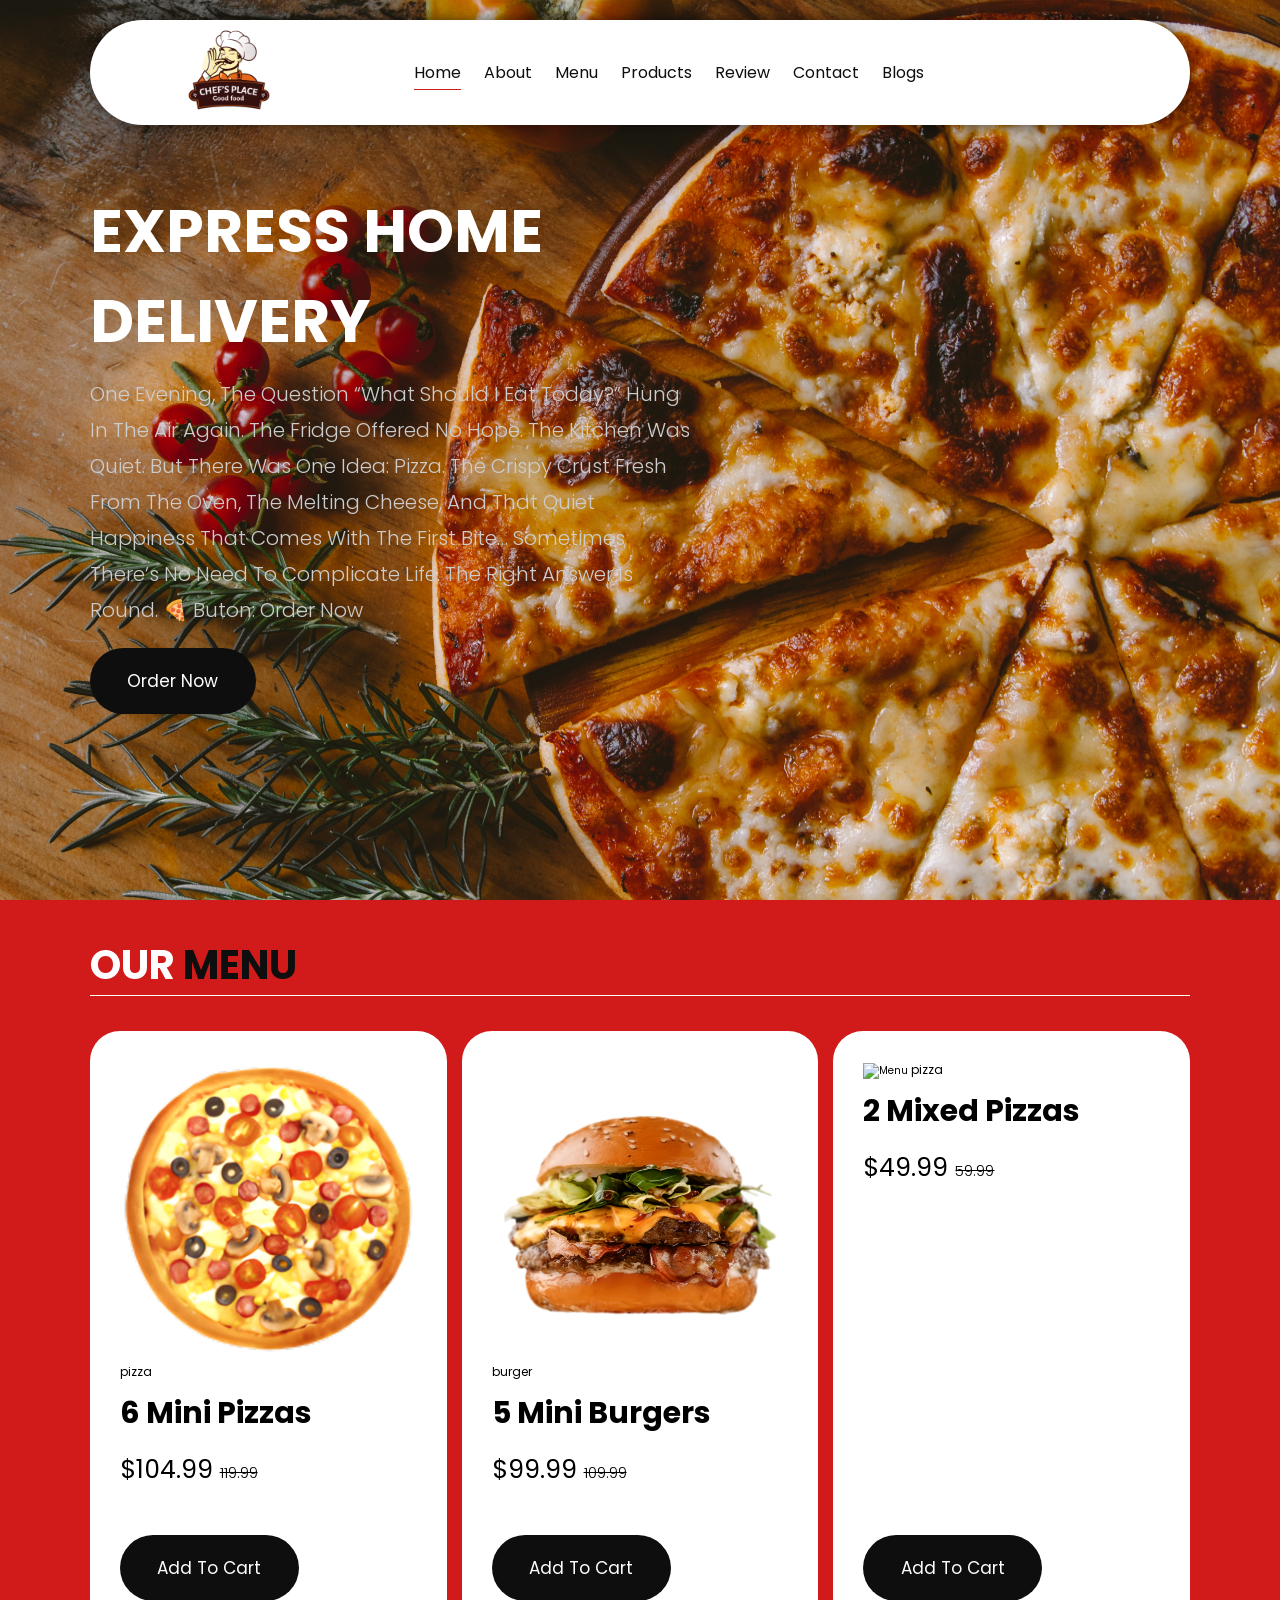
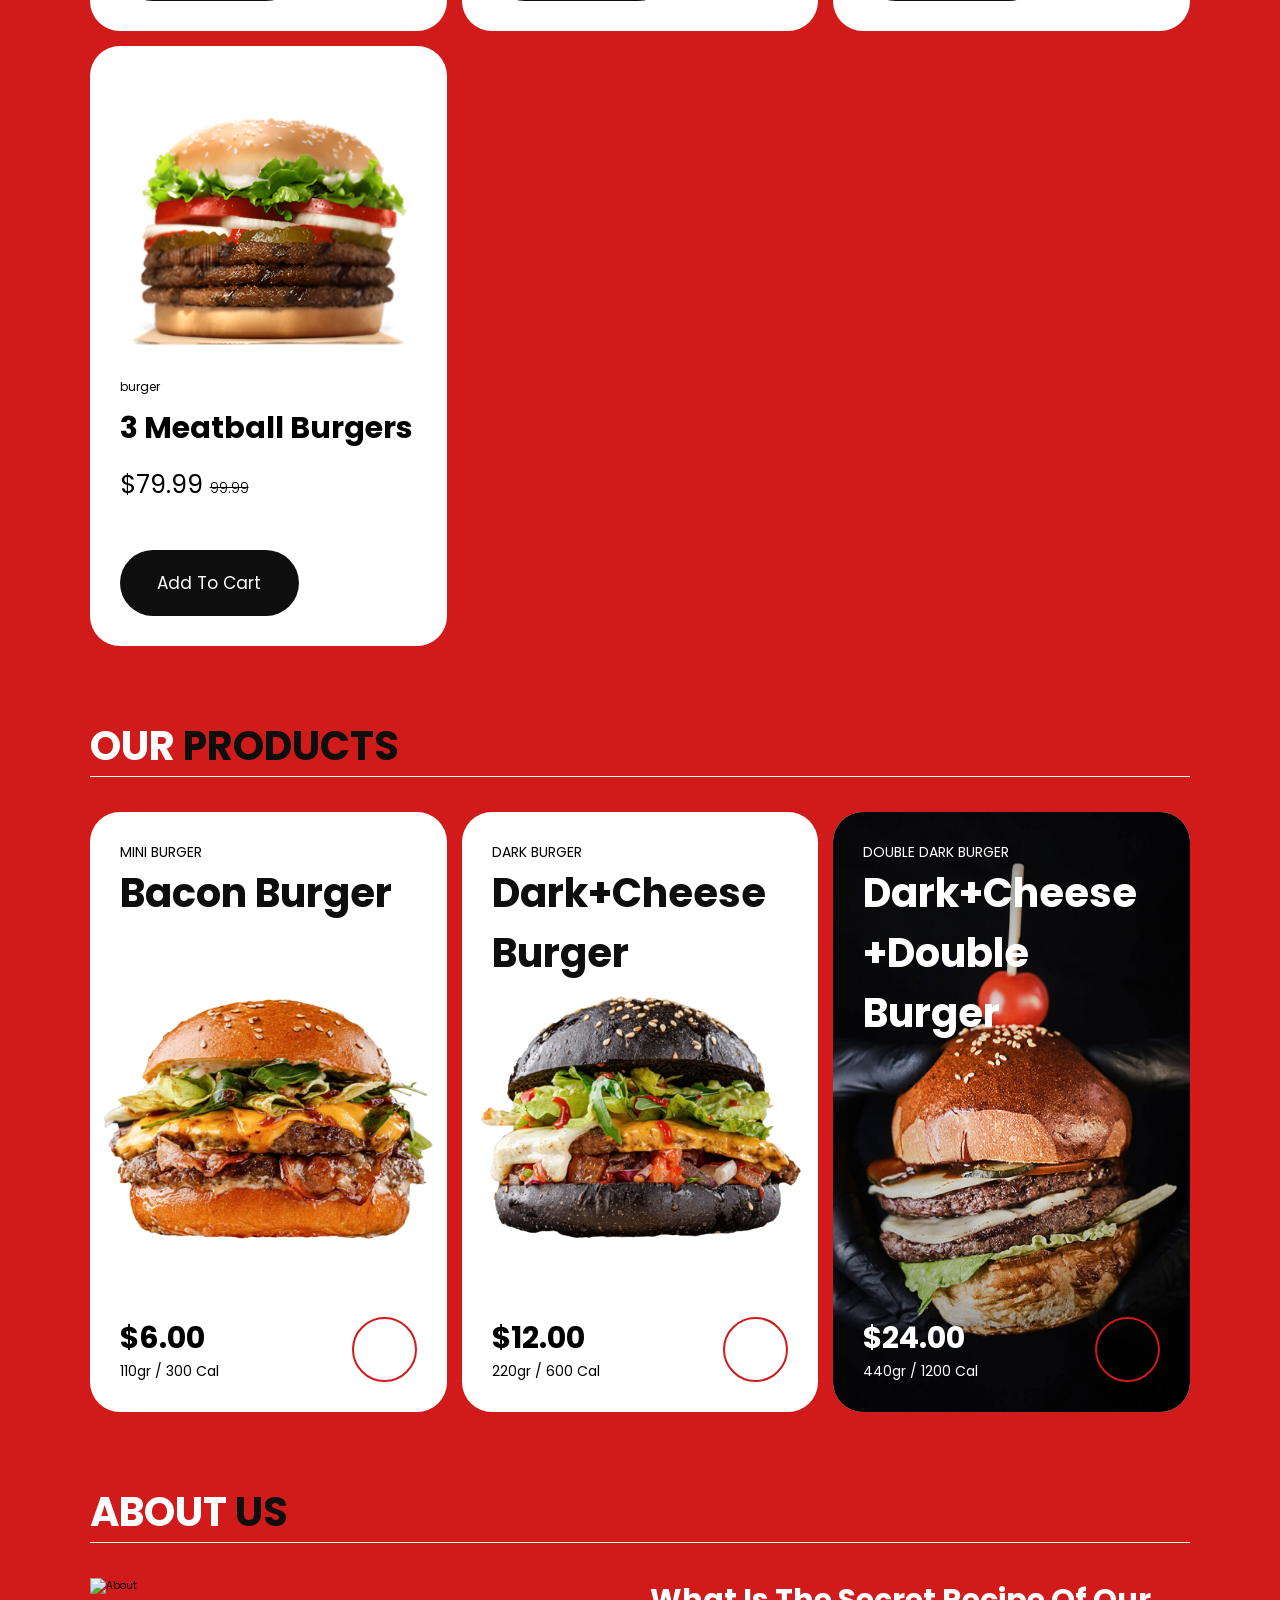
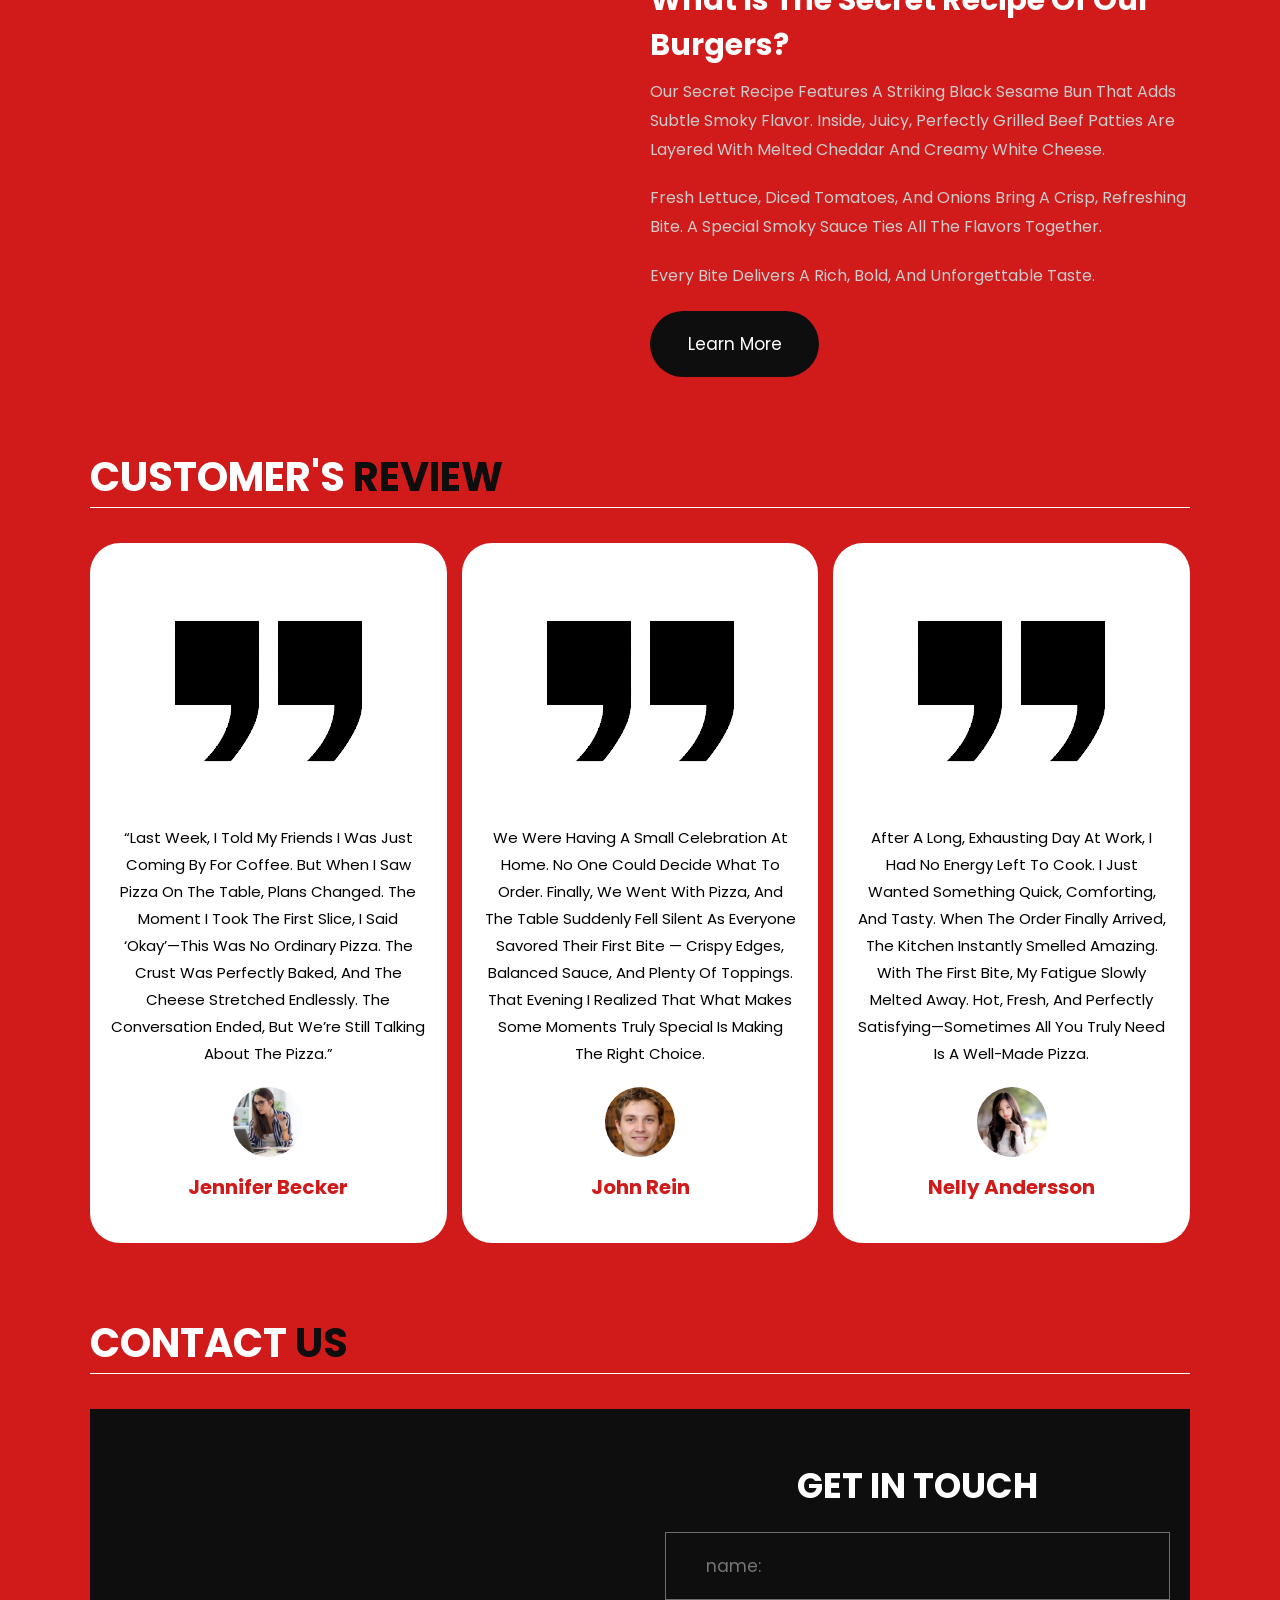
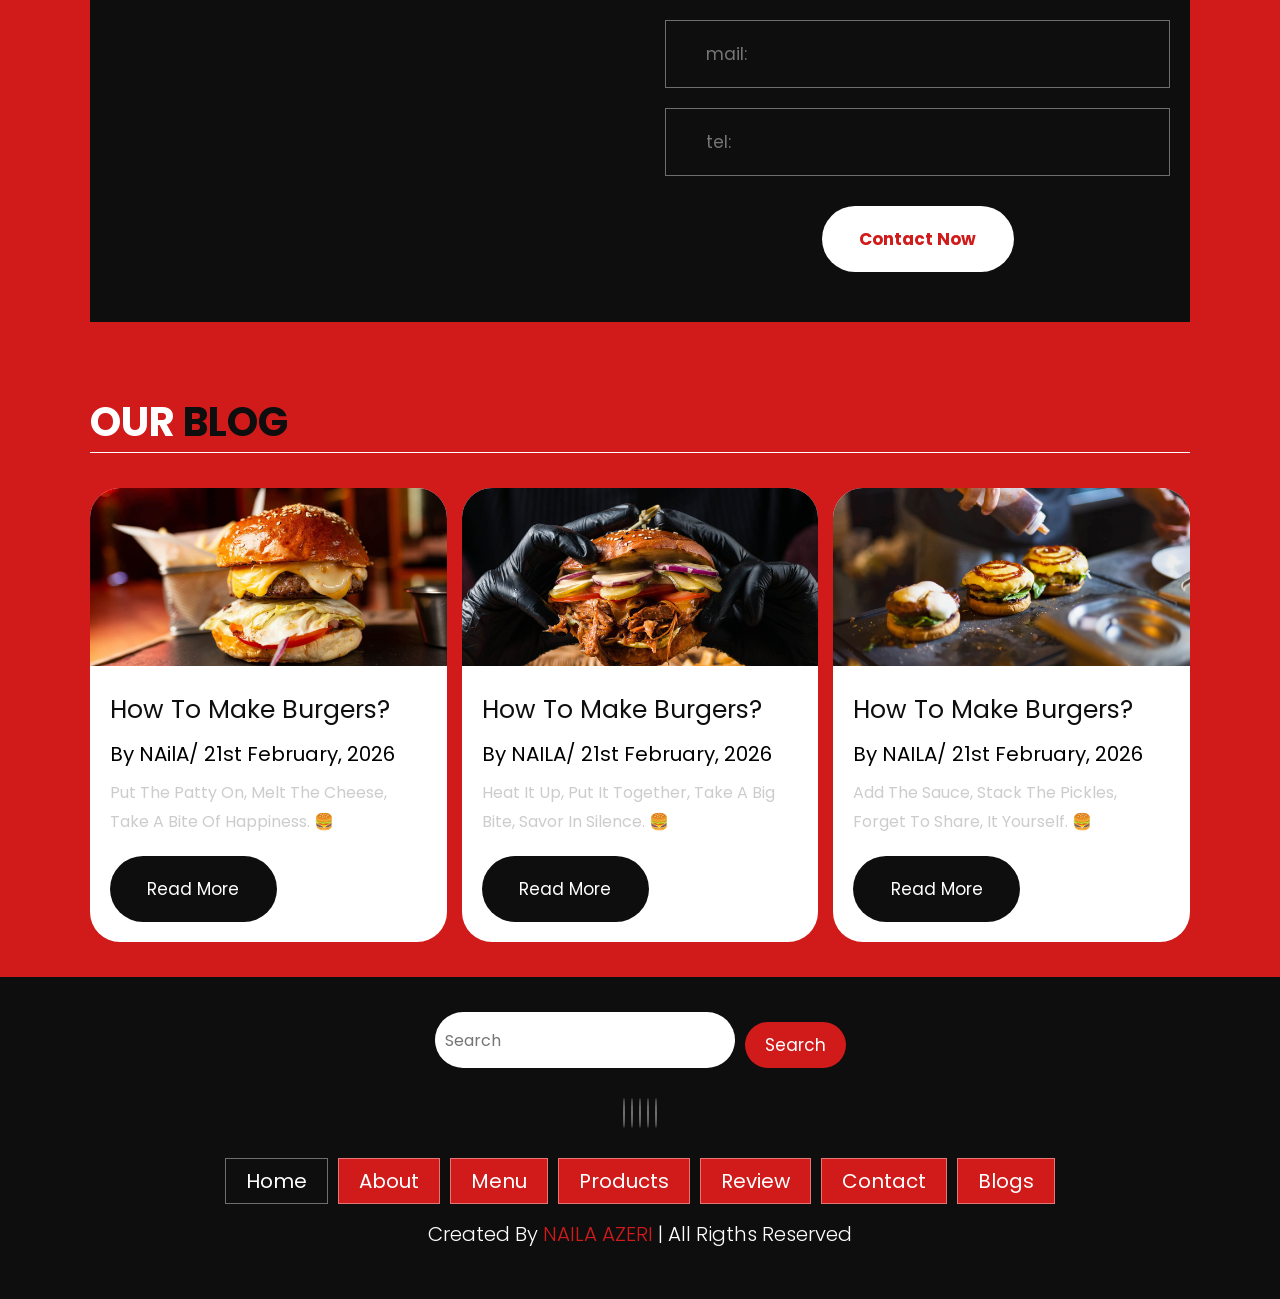
==== index.html @ 5fd45952 "Initial commit" ====
<!doctype html>
<html lang="en">
  <head>
    <meta charset="UTF-8" />
    <meta http-equiv="X-UA-Compatible" content="IE=edge" />
    <meta name="viewport" content="width=device-width, initial-scale=1.0" />
    <link
      rel="stylesheet"
     href="https://cdnjs.cloudflare.com/ajax/libs/font-awesome/7.0.1/css/all.min.css" 
     integrity="sha512-2SwdPD6INVrV/lHTZbO2nodKhrnDdJK9/kg2XD1r9uGqPo1cUbujc+IYdlYdEErWNu69gVcYgdxlmVmzTWnetw==" 
     crossorigin="anonymous" referrerpolicy="no-referrer" />
    <title>Hungry House Website</title>
    <link rel="stylesheet" href="styles/style.css" />
  </head>

  <body>
  <!--! header section start -->
     <header class="header">
      <a href="#" class="logo">
        <img src="imagine/logo.png" alt="logo" />
      </a>
      <nav class="navbar">
        <a href="index.html"class="active">Home</a>
        <a href="about.html">About</a>
        <a href="menu.html">Menu</a>
        <a href="products.html">Products</a>
        <a href="review.html">Review</a>
        <a href="#contact.html">Contact</a>
        <a href="blogs.html">Blogs</a>
      </nav>

      <div class="buttons">
        <button id="search-btn">
          <i class="fas fa-search"></i>
        </button>
        <button id="cart-btn">
          <i class="fas fa-shopping-cart"></i>
        </button>
        <button id="menu-btn">
          <i class="fas fa-bars"></i>
        </button>
      </div>

      <div class="search-form">
         <input
         type="text"
         class="search-input"
          id="search-box"
          placeholder="search here"/>
        <i class="fas fa-search"></i>
      </div>
        
      <div class="cart-items-container">
        <div class="cart-item">
          <i class="fas fa-times"></i>
          <img src="imagine/menu-1.png" alt="menu">
          <div class="content">
            <h3>cart item 01</h3>
            <div class="price">$15.99/-</div>
          </div>
        </div>
               <div class="cart-item">
          <i class="fas fa-times"></i>
          <img src="imagine/menu-2.png" alt="menu">
          <div class="content">
            <h3>cart item 02</h3>
            <div class="price">$15.99/-</div>
          </div>
        </div>
               <div class="cart-item">
          <i class="fas fa-times"></i>
          <img src="imagine/menu-3.png" alt="menu">
          <div class="content">
            <h3>cart item 03</h3>
            <div class="price">$15.99/-</div>
          </div>
        </div>
               <div class="cart-item">
          <i class="fas fa-times"></i>
          <img src="imagine/menu-4.png" alt="menu">
          <div class="content">
            <h3>cart item 04</h3>
            <div class="price">$15.99/-</div>
          </div>
        </div>
     
        <a href="#" class="btn">Checkout Now</a>
      </div>
    </header>
  <!--! header section end -->

  <!--! home section start -->
    <section class="home" id="home">
      <div class="content">
        <h3>EXPRESS HOME DELIVERY</h3>
        <p>        
One evening, the question “What should I eat today?” hung in the air again.
The fridge offered no hope. The kitchen was quiet. But there was one idea: Pizza.

The crispy crust fresh from the oven, the melting cheese, and that quiet happiness that comes with the first bite…
Sometimes there’s no need to complicate life. The right answer is round. 🍕
Buton:
Order Now

        </p>
        <a href="#" class="btn">Order Now</a>
      </div>
    </section>
 <!--! home section end -->

 <!--! menu section start -->
    <section class="menu" id="menu">
      <h1 class="heading">our <span>menu</span></h1>
      <div class="box-container">
        <div class="box">
          <div class="box-head">
            <img src="imagine/menu-1.png" alt="menu" />
            <span class="menu-category">PIZZA</span>
            <h3>6 Mini Pizzas</h3>
            <div class="price">$104.99 <span>119.99</span></div>
          </div>
          <div class="box-bottom">
            <a href="#" class="btn">add to cart</a>
          </div>
        </div>
        <div class="box">
          <div class="box-head">
            <img src="imagine/menu-2.png" alt="menu" />
            <span class="menu-category">BURGER</span>
            <h3>5 Mini Burgers</h3>
            <div class="price">$99.99 <span>109.99</span></div>
          </div>
          <div class="box-bottom">
            <a href="#" class="btn">add to cart</a>
          </div>
        </div>
        <div class="box">
          <div class="box-head">
            <img src="imagine/menu-3.png" alt="menu" />
            <span class="menu-category">PIZZA</span>
            <h3>2 Mixed Pizzas</h3>
            <div class="price">$49.99 <span>59.99</span></div>
          </div>
          <div class="box-bottom">
            <a href="#" class="btn">add to cart</a>
          </div>
        </div>
        <div class="box">
              <div class="box-head">
            <img src="imagine/menu-4.png" alt="menu" />
            <span class="menu-category">BURGER</span>
            <h3>3 Meatball Burgers</h3>
            <div class="price">$79.99 <span>99.99</span></div>
          </div>
          <div class="box-bottom">
            <a href="#" class="btn">add to cart</a>
          </div>
        </div>
      </div>
    </section>
  <!--! menu section end -->

  <!--! products section start -->
    <section class="products" id="products">
      <h1 class="heading">our <span>products</span></h1>
      <div class="box-container">
        <div class="box">
          <div class="box-head">
            <span class="title">MINI BURGER</span>
            <a href="#" class="name">Bacon Burger</a>
          </div>
          <div class="image">
            <img src="imagine/product-1.png" alt="" />
          </div>
          <div class="box-bottom">
            <div class="info">
              <b class="price">$6.00</b>
              <span class="amount">110gr / 300 cal</span>
            </div>
            <div class="product-btn">
              <a href="#">
                <i class="fas fa-plus"></i>
              </a>
            </div>
          </div>
           </div>
        <div class="box">
          <div class="box-head">
            <span class="title">DARK BURGER</span>
            <a href="#" class="name">Dark+Cheese Burger</a>
          </div>
          <div class="image">
            <img src="imagine/product-2.png" alt="" />
          </div>
          <div class="box-bottom">
            <div class="info">
              <b class="price">$12.00</b>
              <span class="amount">220gr / 600 cal</span>
            </div>
            <div class="product-btn">
              <a href="#">
                <i class="fas fa-plus"></i>
              </a>
            </div>
          </div>
        </div>
        <div class="box dark-bg">
          <div class="box-head">
            <span class="title">DOUBLE DARK BURGER</span>
            <a href="#" class="name">Dark+Cheese+Double Burger</a>
          </div>
          <div class="image">
            <img src="imagine/dark-product.jpg" alt="" />
          </div>
          <div class="box-bottom">
            <div class="info">
              <b class="price">$24.00</b>
              <span class="amount">440gr / 1200 cal</span>
            </div>
            <div class="product-btn">
              <a href="#">
                <i class="fas fa-plus"></i>
              </a>
            </div>
          </div>
        </div>
      </div>
       </section>
  <!--! products section end -->

  <!--! about section start -->
        <section class="about" id="about">
      <h1 class="heading">about <span>us</span></h1>
      <div class="row">
        <div class="image">
          <img src="imagine/about.jpg" alt="about" />
        </div>
        <div class="content">
          <h3>What Is The Secret Recipe Of Our Burgers?</h3>
          <p>
            Our secret recipe features a striking black sesame bun that adds subtle smoky flavor. 
            Inside, juicy, perfectly grilled beef patties are layered with melted cheddar and creamy white cheese.
          </p>
          <p>
           Fresh lettuce, diced tomatoes, and onions bring a crisp, refreshing bite. 
           A special smoky sauce ties all the flavors together.
          <p>
           Every bite delivers a rich, bold, and unforgettable taste.
          
          </p>
          <a href="#" class="btn">learn more</a>
        </div>
      </div>
    </section>
  <!--! about section end -->

  <!--! review section start -->
    <section class="review" id="review">
      <h1 class="heading">customer's <span>review</span></h1>
      <div class="box-container">
        <div class="box">
          <img src="imagine/quote.png" alt="quote" />
          <p>
           “Last week, I told my friends I was just coming by for coffee. But when I saw pizza on the table, plans changed.
            The moment I took the first slice, I said ‘okay’—this was no ordinary pizza.
            The crust was perfectly baked, and the cheese stretched endlessly. The conversation ended, but we’re still talking about the pizza.” 
          </p>
          <img src="imagine/avatar-1.png" alt="avatar" class="user" />
          <h3>Jennifer Becker</h3>
          <div class="stars">
            <i class="fas fa-star"></i>
            <i class="fas fa-star"></i>
            <i class="fas fa-star"></i>
            <i class="fas fa-star"></i>
            <i class="fas fa-star-half-alt"></i>
          </div>
        </div>
         <div class="box">
          <img src="imagine/quote.png" alt="quote" />
          <p>
          We were having a small celebration at home. No one could decide what to order. Finally, we went with pizza, and the table suddenly fell silent as everyone savored their first bite — crispy edges, balanced sauce, and plenty of toppings. 
          That evening I realized that what makes some moments truly special is making the right choice.</p>
          <img src="imagine/avatar-2.png" alt="avatar" class="user" />
          <h3> John Rein</h3>
          <div class="stars">
            <i class="fas fa-star"></i>
            <i class="fas fa-star"></i>
            <i class="fas fa-star"></i>
            <i class="fas fa-star"></i>
            <i class="fas fa-star-half-alt"></i>
          </div>
        </div>
        <div class="box">
          <img src="imagine/quote.png" alt="quote" />
          <p>
         After a long, exhausting day at work, I had no energy left to cook. I just wanted something quick, comforting, and tasty. When the order finally arrived, the kitchen instantly smelled amazing. With the first bite, my fatigue slowly melted away. 
         Hot, fresh, and perfectly satisfying—sometimes all you truly need is a well-made pizza.</p>
          <img src="imagine/avatar-3.png" alt="avatar" class="user" />
          <h3>Nelly Andersson</h3>
          <div class="stars">
            <i class="fas fa-star"></i>
            <i class="fas fa-star"></i>
            <i class="fas fa-star"></i>
            <i class="fas fa-star"></i>
            <i class="fas fa-star-half-alt"></i>
          </div>
        </div>
      </div>
    </section>
  <!--! review section end -->

  <!--! contact section start -->
    <section class="contact" id="contact">
      <h1 class="heading">contact <span>us</span></h1>
      <div class="row">
        <iframe
          class="map"
          src="https://www.google.com/maps/embed?pb=!1m18!1m12!1m3!1d12037.852315190928!2d28.974791958910938!3d41.
          03700129154024!2m3!1f0!2f0!3f0!3m2!1i1024!2i768!4f13.1!3m3!1m2!1s0x14cab7650656bd63%3A0x8ca058b28c20b6c3!2zVGFrc2ltIE1leWRhbsSxLCBLb2NhdGVwZSwgMzQ0MzUgQmV5b8SfbHUvxLBzdGFuYnVsLCBUw7xya2l5ZQ!5e0!3m2!1str!2s!4v1769819984124!5m2!1str!2s"
          loading="lazy"
          referrerpolicy="no-referrer-when-downgrade">
        </iframe>
          <form>
          <h3>get in touch</h3>
          <div class="inputBox">
            <i class="fas fa-user"></i>
            <input type="text" placeholder="name:" />
          </div>
          <div class="inputBox">
            <i class="fas fa-envelope"></i>
            <input type="email" placeholder="mail:" />
          </div>
          <div class="inputBox">
            <i class="fas fa-phone"></i>
            <input type="number" placeholder="tel:" />
          </div>
          <input type="submit" class="btn" value="contact now" />
        </form>
      </div>
    </section>
  <!--! contact section end -->

  <!--! blogs section start -->
    <section class="blogs" id="blogs">
      <h1 class="heading">our <span>blog</span></h1>
      <div class="box-container">
        <div class="box">
          <div class="image">
            <img src="imagine/blog-1.jpg" alt="blog" />
            <div class="content">
              <a href="#" class="title">how to make burgers?</a>
              <span>  By NAilA/ 21st February, 2026 </span>
              <p>Put the patty on, melt the cheese, take a bite of happiness. 🍔 </p>
              <a href="#" class="btn">read more</a>
            </div>
          </div>
        </div>
        <div class="box">
          <div class="image">
            <img src="imagine/blog-2.jpg" alt="blog" />
            <div class="content">
              <a href="#" class="title">how to make burgers?</a>
              <span>  By NAILA/ 21st February, 2026 </span>
              <p>Heat it up, put it together, take a big bite, savor in silence. 🍔</p>
              <a href="#" class="btn">read more</a>
            </div>
          </div>
        </div>
        <div class="box">
             <div class="image">
            <img src="imagine/blog-3.jpg" alt="blog" />
            <div class="content">
              <a href="#" class="title">how to make burgers?</a>
              <span>by NAILA/ 21st February, 2026</span>
              <p>Add the sauce, stack the pickles, forget to share, it yourself. 🍔</p>
              <a href="#" class="btn">read more</a>
            </div>
          </div>
        </div>
      </div>
    </section>
  <!--! blogs section end -->

 <!--! fotter section start -->
    <section class="footer">
      <div class="search">
        <input type="text" class="search-input" placeholder="Search" />
        <button class="btn btn-primary">search</button>
      </div>
      <div class="share">
        <a href="#" class="fab fa-facebook"></a>
        <a href="#" class="fab fa-twitter"></a>
        <a href="#" class="fab fa-instagram"></a>
        <a href="#" class="fab fa-linkedin"></a>
        <a href="#" class="fab fa-pinterest"></a>
      </div>

      <div class="links">
        <a href="#" class="active">Home</a>
        <a href="#">About</a>
        <a href="#">Menu</a>
        <a href="#">Products</a>
        <a href="#">Review</a>
        <a href="#">Contact</a>
        <a href="#">Blogs</a>
      </div>

      <div class="credit">
        created by <span> NAILA AZERI </span> | all rigths reserved
      </div>
    </section>
     <!--! fotter section end -->
<script src="js/script.js"></script>
  </body>
</html>
---- styles/style.css ----
@import url("https://fonts.googleapis.com/css2?family=Poppins:wght@100;300;400;500;600&display=swap");

:root {
  --main-color: #d11a1a;
  --black-color: #0e0e0e;
  --border: 0.1rem solid rgba(255, 255, 255, 0.4);
}
* {
  font-family: "Poppins", sans-serif;
  margin: 0;
  padding: 0;
  box-sizing: border-box;
  outline: none;
  border: none;
  text-decoration: none;
  text-transform: capitalize;
  transition: 0.2s ease;
}


/*! base html codes */
html {
  font-size: 62.5%;
  overflow-x: hidden;
  scroll-padding-top: 9rem;
  scroll-behavior: smooth;
}

html::-webkit-scrollbar {
  width: 0.8rem;
  background-color: white;
}

html::-webkit-scrollbar-track {
  background-color: transparent;
}
html::-webkit-scrollbar-thumb {
  border-radius: 3rem;
  background-color: var(--black-color);
}

body {
     background-color: var(--main-color); 
}
section {
  padding: 3.5rem 7%;
}

a {
  color: var(--black-color);
  text-decoration: none;
}

.btn {
  margin-top: 1rem;
  display: inline-block;
  padding: 2rem 3.75rem;
  border-radius: 30rem;
  font-size: 1.7rem;
  color: #fff;
  background-color: var(--black-color);
  cursor: pointer;
}
.btn:hover {
  opacity: 0.9;
}
.heading {
  color: #fff;
  text-transform: uppercase;
  font-size: 4rem;
  margin-bottom: 3.5rem;
  border-bottom: 0.1rem solid #fff;
}
.heading span {
  color: var(--black-color);
  text-transform: uppercase;
}
.search-input {
  font-size: 1.6rem;
  color: var(--black-color);
  padding: 1rem;
  text-transform: none;
  border-radius: 3rem;
}
/*! header start */
.header .search-form {
  position: absolute;
  top: 115%;
  right: 7%;
  background-color: #fff;
  width: 50rem;
  height: 5rem;
  display: flex;
  align-items: center;
  border-radius: 3rem;
  box-shadow: 0px 0px 25px 2px rgb(0 0 0 / 75%);
  transform: scaleY(0);
}
.header .search-form.active {
   transform: scaleY(1);
}
.header .search-form i{
  cursor: pointer;
  font-size: 2.2rem;
  margin-right: 1.5rem;
  color: var(--black-color);
}
.header .search-form input {
  width: 100%;
}
.header .logo img {
  height: 10rem;
}
.header {
  background-color: #fff;
  display: flex;
  align-items: center;
  justify-content: space-between;
  padding: 0 7%;
  margin: 2rem 7%;
  border-radius: 30rem;
  box-shadow: 0px 0px 17px -2px rgba(0, 0, 0, 0.75);
  position: sticky;
  top: 0;
  z-index: 1000;
}
.header .navbar a {
  margin: 0 1rem;
  font-size: 1.6rem;
  color: var(--black-color);
  border-bottom: 0.1rem solid transparent;
}

.header .navbar .active,
.header .navbar a:hover {
  border-color: var(--main-color);
  padding-bottom: 0.5rem;
}

.header .buttons button {
  cursor: pointer;
  font-size: 2.5rem;
  margin-left: 2rem;
  background-color: transparent;
}
.header .cart-items-container {
  position: absolute;
  top: 95%;
  height: calc(100vh - 9rem);
  width: 35rem;
  background-color: #fff;
  box-shadow: 0px 20px 14px 0px rgba(0 0 0 / 75%);
  right: -100%;
}
.header .cart-items-container.active {
  right: 3rem;
}
.header .cart-items-container .cart-item {
  position: relative;
  display: flex;
  align-items: center;
  gap: 1.5rem;
  padding: 1.5rem;
}
.header .cart-items-container .cart-item:hover{
  box-shadow: 0px 0px 10px 0px rgba(0, 0, 0, 0.75);
}
.header .cart-items-container .cart-item .fa-times {
position: absolute;
top: 1rem;
right: 1.5rem;
font-size: 2rem;
cursor: pointer;
color: var(--black-color);
}

.header .cart-items-container .cart-item img{
  height: 7rem;
}
.header .cart-items-container .cart-item .content h3 {
  font-size: 2rem;
  color: var(--black-color);
  padding-bottom: 0.5rem;
}
.header .cart-items-container .cart-item .content .price {
  font-size: 1.5rem;
  color: var(--black-color);
}
.header .cart-items-container .btn {
  width: 100%;
  text-align: center;
  border-radius: unset;
}
.header #menu-btn {
 display: none; 
}
/*! header end */

/*! home start */
.home {
  min-height: 100vh;
  background: url(../imagine/home.jpg) no-repeat;
  background-size: cover;
  background-position: center;
  margin-top: -14.5rem;
  display: flex;
  align-items: center;
}
.home .content {
  max-width: 60rem;
}
.home .content h3 {
  font-size: 6rem;
  color: #fff;
}
.home .content p {
  font-size: 2rem;
  font-weight: 300;
  line-height: 1.8;
  padding: 1rem 0;
  color: #ccc;
}
/*! home end */

/*! menu start */
.menu .box-container {
  display: grid;
  grid-template-columns: repeat(auto-fit, minmax(30rem, 1fr));
  gap: 1.5rem;
}
.menu .box-container .box {
  padding: 3rem;
  background-color: #fff;
  border-radius: 3rem;
  background-color: #fff;
  min-height: 60rem;
  display: flex;
  flex-direction: column;
  align-items: flex-start;
  justify-content: space-between;
}
.menu .box-container .box img {
  width: 100%;
  object-fit: cover;
}
.menu .box-container .box .menu-category {
  font-size: 1.2rem;
  text-transform: lowercase;
}
.menu .box-container .box h3 {
  font-size: 3rem;
  padding: 1rem 0;
}
.menu .box-container .box .price {
  font-size: 2.5rem;
  padding: 0.5rem 0;
}
.menu .box-container .box .price span {
  font-size: 1.5rem;
  text-decoration: line-through;
  font-weight: 300;
}
/*! menu end */


/*! products start */
.products .box-container {
  display: grid;
  grid-template-columns: repeat(auto-fit, minmax(30rem, 1fr));
  gap: 1.5rem;
}
.products .box-container .box {
  text-align: center;
  background-color: #fff;
  position: relative;
  border-radius: 3rem;
  height: 60rem;
  display: flex;
  flex-direction: column;
  justify-content: space-between;
  padding: 3rem;
}
.products .box-container .box .box-head {
  display: flex;
  flex-direction: column;
  align-items: flex-start;
  position: relative;
  z-index: 10;
}
.products .box-container .box .box-head .title {
  font-size: 1.4rem;
}
.products .box-container .box .box-head .name {
  font-size: 4rem;
  font-weight: bold;
  text-align: start;
  overflow-wrap: anywhere;
}
.products .box-container .dark-bg .box-head .name,
.products .box-container .dark-bg .box-head .title {
  color: #fff;
}
.products .box-container img {
  position: absolute;
  top: 50%;
  left: 50%;
  width: 100%;
  object-fit: cover;
  transform: translate(-50%, -50%);
  border-radius: 3rem;
}
.products .box-container .dark-bg img {
  top: 0;
  left: 0;
  width: 100%;
  height: 100%;
  transform: unset;
}
.products .box-container .box-bottom {
  display: flex;
  justify-content: space-between;
  align-items: center;
  position: relative;
  z-index: 10;
}

.products .box-container .box-bottom .info {
  display: flex;
  flex-direction: column;
  align-items: flex-start;
}
.products .box-container .box-bottom .info .price {
  font-size: 3rem;
}
.products .box-container .box-bottom .info .amount {
  font-size: 1.4rem;
}
.products .box-container .dark-bg .box-bottom .info .price,
.products .box-container .dark-bg .box-bottom .info .amount {
  color: #fff;
}
.products .box-container .box-bottom .product-btn a {
  display: flex;
  align-items: center;
  justify-content: center;
  border-radius: 50%;
  width: 6.5rem;
  height: 6.5rem;
  border: 0.2rem solid var(--main-color);
}
.products .box-container .box-bottom .product-btn a i {
  font-size: 1.6rem;
  color: var(--main-color);
}

/*! products end */

/*! about start */
.about .row {
  display: flex;
  flex-wrap: wrap;
  column-gap: 2rem;
}
.about .row .image {
  flex: 1 1 45rem;
}
.about .row img {
  width: 100%;
}
.about .row .content {
  flex: 1 1 45rem;
}
.about .row .content h3 {
  font-size: 3rem;
  color: #fff;
}
.about .row .content p {
  font-size: 1.6rem;
  color: #ccc;
  padding: 1rem 0;
  line-height: 1.8;
}
/*! about end */

/*! review start */
.review .box-container {
  display: grid;
  grid-template-columns: repeat(auto-fit, minmax(30rem, 1fr));
  gap: 1.5rem;
}
.review .box-container .box {
  border: var(--border);
  text-align: center;
  padding: 3rem 2rem;
  background-color: #fff;
  border-radius: 3rem;
}
.review .box-container .box p {
  font-size: 1.5rem;
  line-height: 1.8;
  padding: 2rem 0;
}
.review .box-container .box .user {
  height: 7rem;
  width: 7rem;
  border-radius: 50%;
  object-fit: cover;
}
.review .box-container .box h3 {
  padding: 1rem 0;
  font-size: 2rem;
  color: var(--main-color);
}
.review .box-container .box .stars i {
  font-size: 1.5rem;
  color: gold;
}
/*! review end */

/*! contact start */
.contact .row {
  display: flex;
  background-color: var(--black-color);
  flex-wrap: wrap;
  gap: 1rem;
}
.contact .row .map {
  flex: 1 1 45rem;
  width: 100%;
  object-fit: cover;
}
.contact .row form {
  flex: 1 1 45rem;
  padding: 5rem 2rem;
  text-align: center;
}
.contact .row form h3 {
  text-transform: uppercase;
  font-size: 3.5rem;
  color: #fff;
}
.contact .row form .inputBox {
  display: flex;
  align-items: center;
  margin: 2rem 0;
  border: var(--border);
}
.contact .row form .inputBox i {
  color: #fff;
  font-size: 2rem;
  padding-left: 2rem;
}
.contact .row form .inputBox input {
  width: 100%;
  padding: 2rem;
  font-size: 1.7rem;
  color: #fff;
  text-transform: none;
  background-color: transparent;
}
.contact .row form .btn {
  color: var(--main-color);
  background-color: #fff;
  font-weight: bold;
}
/*! contact end */

/*! blog start */
.blogs .box-container {
  display: grid;
  grid-template-columns: repeat(auto-fit, minmax(30rem, 1fr));
  gap: 1.5rem;
}
.blogs .box-container .box {
  background-color: #fff;
  border-radius: 3rem;
}
.blogs .box-container .box .image {
  overflow: hidden;
  width: 100%;
  border-top-left-radius: 3rem;
  border-top-right-radius: 3rem;
}
.blogs .box-container .box .image img {
  height: 100%;
  object-fit: cover;
  width: 100%;
}
.blogs .box-container .box:hover .image img {
  transform: scale(1.2);
}
.blogs .box-container .box .content {
  padding: 2rem;
}
.blogs .box-container .box .content .title {
  line-height: 1.5;
  font-size: 2.5rem;
}
.blogs .box-container .box .content span {
  display: block;
  padding-top: 1rem;
  font-size: 2rem;
}
.blogs .box-container .box .content p {
  font-size: 1.6rem;
  line-height: 1.8;
  color: #ccc;
  padding: 1rem 0;
}
/*! blog end */

/*! footer start */
.footer {
  background-color: var(--black-color);
  text-align: center;
}
.footer .search {
  display: flex;
  justify-content: center;
}
.footer .search .search-input {
  width: 30rem;
}
.footer .search .btn-primary {
  background-color: var(--main-color);
  padding: 1rem 2rem;
  margin-left: 1rem;
}
.footer .share {
  padding: 2rem 0;
}
.footer .share a {
  width: 5rem;
  height: 5rem;
  line-height: 5rem;
  color: #fff;
  font-size: 2rem;
  border: var(--border);
  border-radius: 50%;
  margin: 0.3rem;
}
.footer .share a:hover {
  background-color: var(--main-color);
}
.footer .links {
  display: flex;
  justify-content: center;
  flex-wrap: wrap;
  gap: 1rem;
}
.footer .links a {
  background-color: var(--main-color);
  padding: 0.7rem 2rem;
  color: #fff;
  font-size: 2rem;
  border: var(--border);
}
.footer .links a:hover {
  background-color: var(--black-color);
  opacity: 0.7;
}
.footer .links a.active {
  background-color: var(--black-color);
}
.footer .credit {
  font-size: 2rem;
  color: #fff;
  font-weight: 300;
  padding: 1.5rem;
}
.footer .credit span {
  color: var(--main-color);
}
/*! footer end */

/*! responsive start */
@media (max-width: 991px) {
  html {
    font-size: 55%;
  }
  .header {
    padding: 1.5rem 2rem;
  }
  .header .logo img {
    height: 7rem;
  }
  section {
    padding: 2rem;
  }
  .products .box-container .box .box-head .name {
    font-size: 3.4rem;
  }
}
@media (max-width: 768px) {
.header #menu-btn {
  display: inline-block;
}
   .header .navbar {
    position: absolute;
    top: 95%;
    background-color: #fff;
    height: calc(100vh - 9rem);
    width: 30rem;
    box-shadow: 0px 20px 14px 0px rgb(0 0 0 / 75%);
    right: -100%;
  }

  .header .navbar.active {
    right: 3rem;
  }

  .header .navbar a {
    color: var(--black-color);
    display: block;
    margin: 1.5rem;
    padding: 0.5rem;
    font-size: 2rem;
  }
}

@media (max-width: 576px) {
  html{font-size: 50%;
}

}
/*! responsive end */
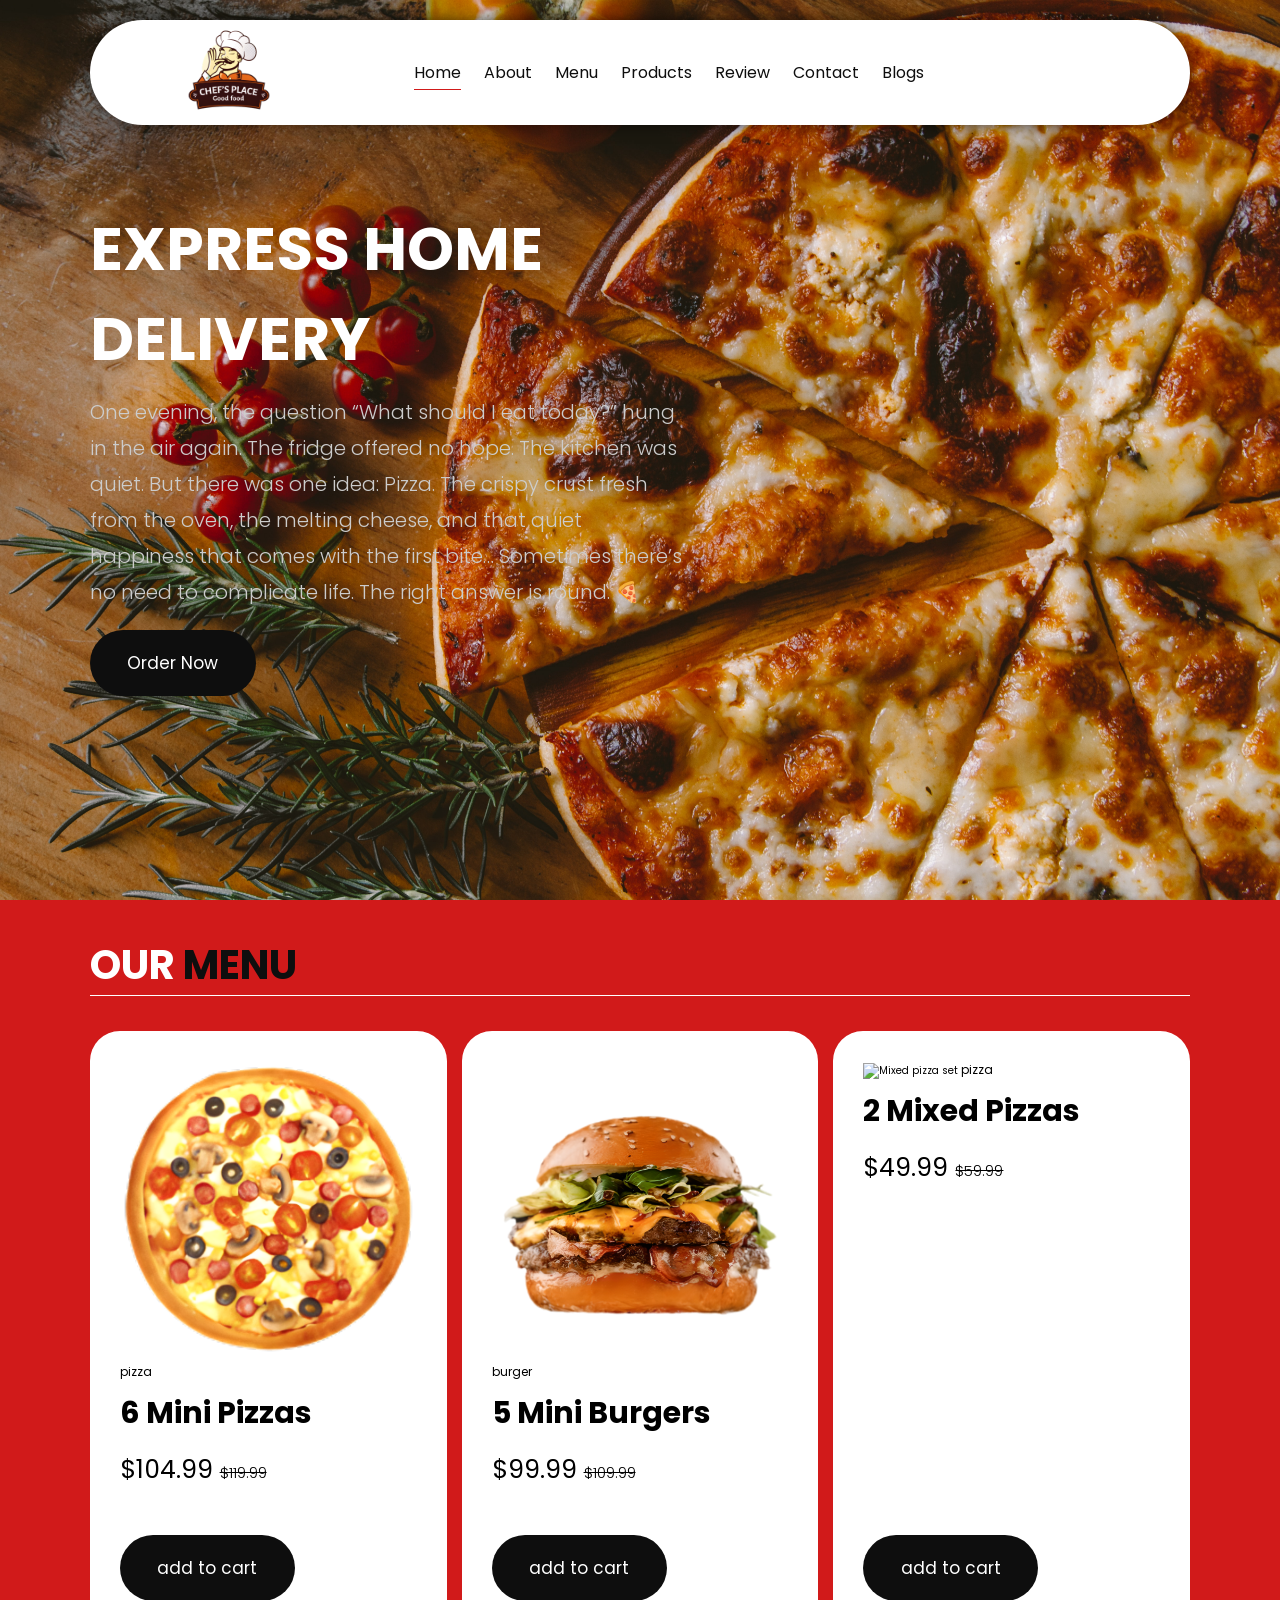
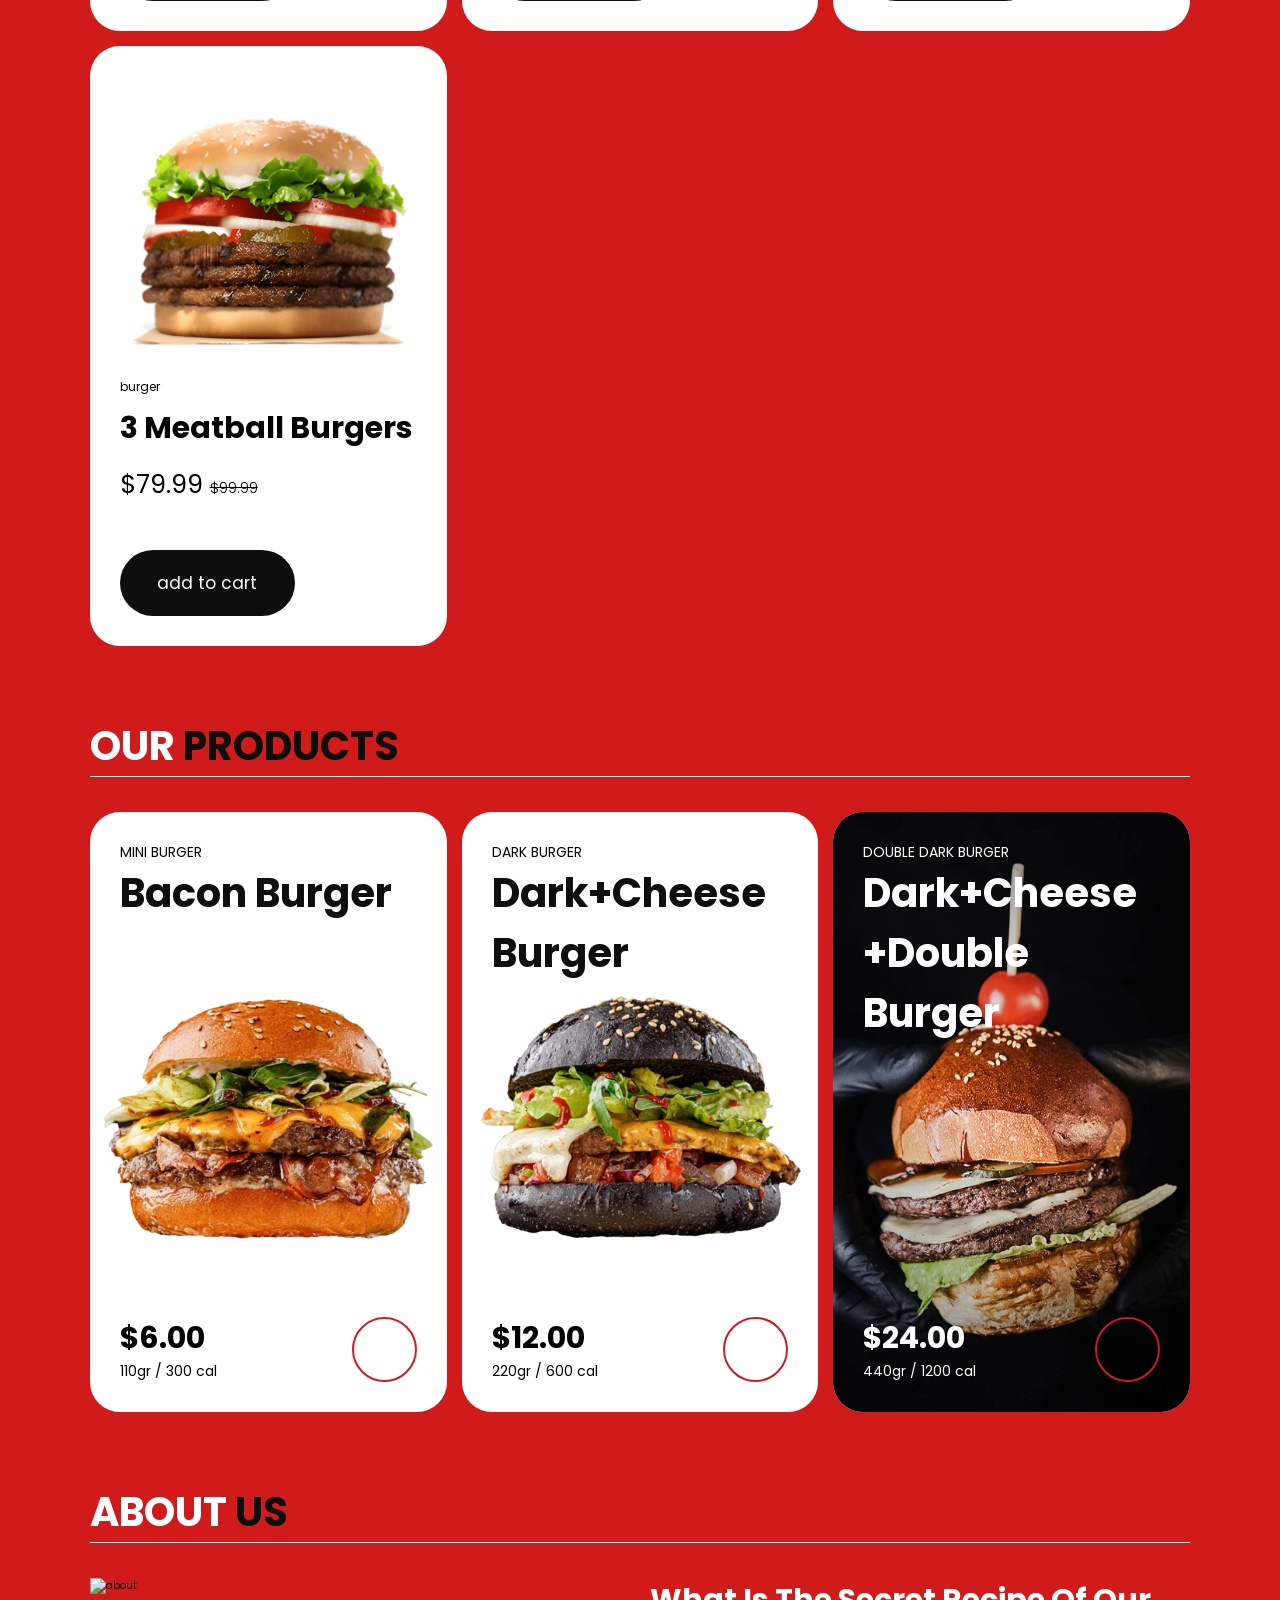
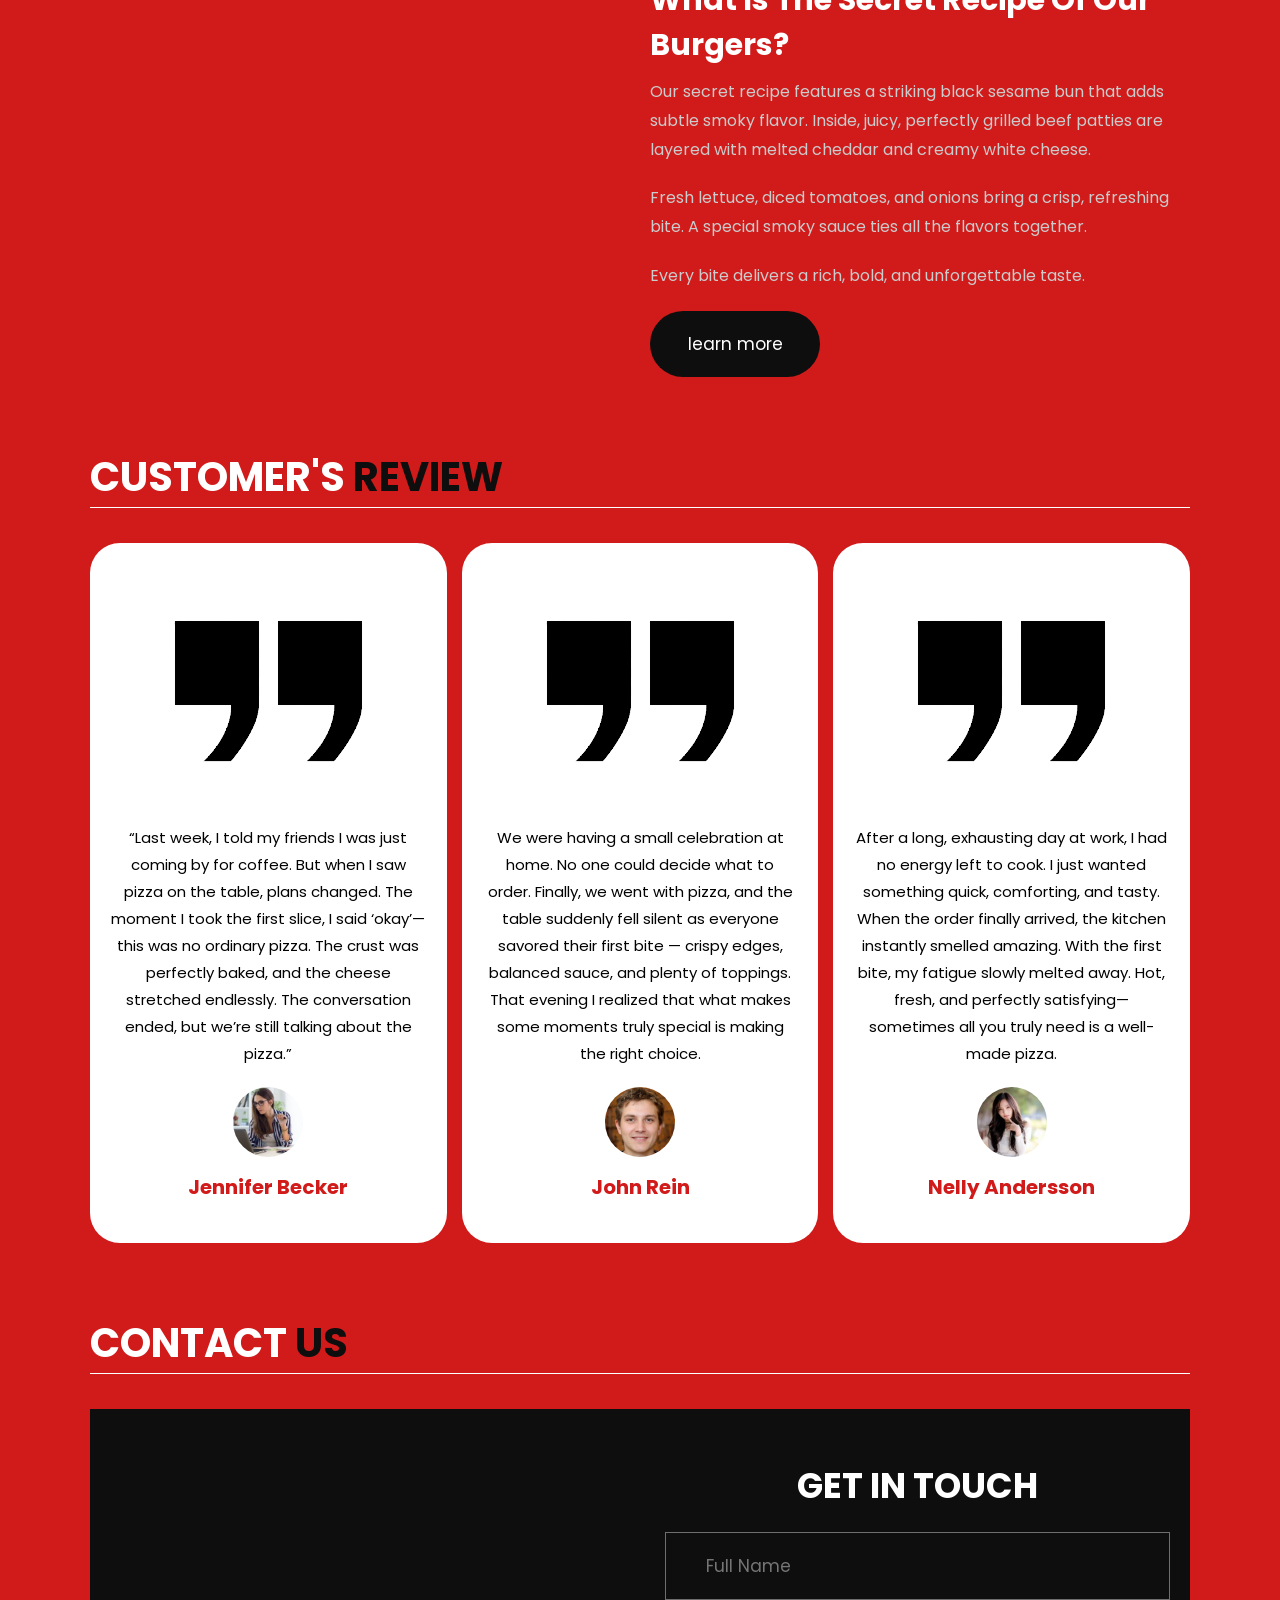
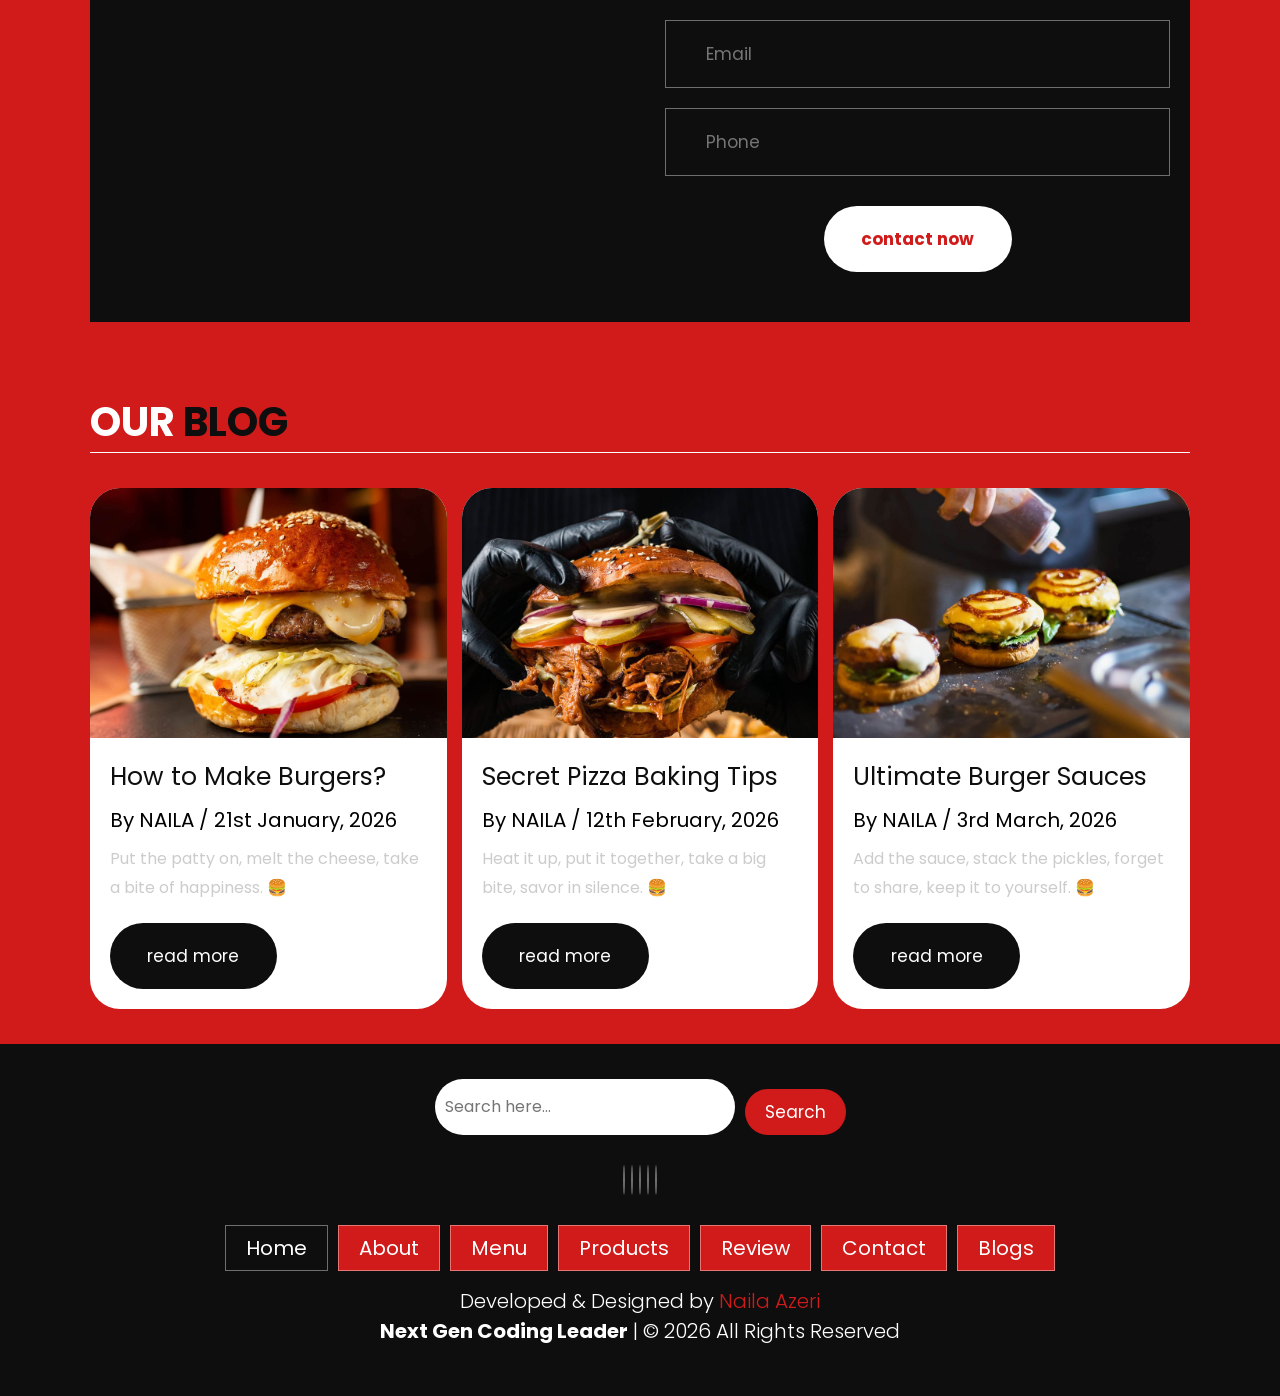
==== commit eddbd244: "Fix images folder and update files" ====
--- a/index.html
+++ b/index.html
@@ -9,23 +9,25 @@
      href="https://cdnjs.cloudflare.com/ajax/libs/font-awesome/7.0.1/css/all.min.css" 
      integrity="sha512-2SwdPD6INVrV/lHTZbO2nodKhrnDdJK9/kg2XD1r9uGqPo1cUbujc+IYdlYdEErWNu69gVcYgdxlmVmzTWnetw==" 
      crossorigin="anonymous" referrerpolicy="no-referrer" />
-    <title>Hungry House Website</title>
+     <meta name="description" content="Explore our delicious pizza and burger menu at Hungry House. Fresh ingredients, modern design and responsive layout." />
+<meta name="author" content="Naila Azeri" />
+    <title>Hungry House | Pizza & Burger Restaurant</title>
     <link rel="stylesheet" href="styles/style.css" />
   </head>
 
   <body>
   <!--! header section start -->
      <header class="header">
-      <a href="#" class="logo">
-        <img src="imagine/logo.png" alt="logo" />
+      <a href="index.html" class="logo">
+        <img src="images/logo.png" alt="logo" />
       </a>
       <nav class="navbar">
-        <a href="index.html"class="active">Home</a>
+        <a href="index.html" class="active">Home</a>
         <a href="about.html">About</a>
         <a href="menu.html">Menu</a>
         <a href="products.html">Products</a>
         <a href="review.html">Review</a>
-        <a href="#contact.html">Contact</a>
+        <a href="contact.html">Contact</a>
         <a href="blogs.html">Blogs</a>
       </nav>
 
@@ -46,14 +48,14 @@
          type="text"
          class="search-input"
           id="search-box"
-          placeholder="search here"/>
+          placeholder="Search here"/>
         <i class="fas fa-search"></i>
       </div>
         
       <div class="cart-items-container">
         <div class="cart-item">
           <i class="fas fa-times"></i>
-          <img src="imagine/menu-1.png" alt="menu">
+          <img src="images/menu-1.png" alt="menu">
           <div class="content">
             <h3>cart item 01</h3>
             <div class="price">$15.99/-</div>
@@ -61,7 +63,7 @@
         </div>
                <div class="cart-item">
           <i class="fas fa-times"></i>
-          <img src="imagine/menu-2.png" alt="menu">
+          <img src="images/menu-2.png" alt="menu">
           <div class="content">
             <h3>cart item 02</h3>
             <div class="price">$15.99/-</div>
@@ -69,7 +71,7 @@
         </div>
                <div class="cart-item">
           <i class="fas fa-times"></i>
-          <img src="imagine/menu-3.png" alt="menu">
+          <img src="images/menu-3.png" alt="menu">
           <div class="content">
             <h3>cart item 03</h3>
             <div class="price">$15.99/-</div>
@@ -77,7 +79,7 @@
         </div>
                <div class="cart-item">
           <i class="fas fa-times"></i>
-          <img src="imagine/menu-4.png" alt="menu">
+          <img src="images/menu-4.png" alt="menu">
           <div class="content">
             <h3>cart item 04</h3>
             <div class="price">$15.99/-</div>
@@ -99,9 +101,6 @@
 
 The crispy crust fresh from the oven, the melting cheese, and that quiet happiness that comes with the first bite…
 Sometimes there’s no need to complicate life. The right answer is round. 🍕
-Buton:
-Order Now
-
         </p>
         <a href="#" class="btn">Order Now</a>
       </div>
@@ -114,10 +113,10 @@
       <div class="box-container">
         <div class="box">
           <div class="box-head">
-            <img src="imagine/menu-1.png" alt="menu" />
+            <img src="images/menu-1.png" alt="Mini pizza set" />
             <span class="menu-category">PIZZA</span>
             <h3>6 Mini Pizzas</h3>
-            <div class="price">$104.99 <span>119.99</span></div>
+            <div class="price">$104.99 <span>$119.99</span></div>
           </div>
           <div class="box-bottom">
             <a href="#" class="btn">add to cart</a>
@@ -125,10 +124,10 @@
         </div>
         <div class="box">
           <div class="box-head">
-            <img src="imagine/menu-2.png" alt="menu" />
+            <img src="images/menu-2.png" alt="Mini burger set" />
             <span class="menu-category">BURGER</span>
             <h3>5 Mini Burgers</h3>
-            <div class="price">$99.99 <span>109.99</span></div>
+          <div class="price">$99.99 <span>$109.99</span></div>
           </div>
           <div class="box-bottom">
             <a href="#" class="btn">add to cart</a>
@@ -136,10 +135,10 @@
         </div>
         <div class="box">
           <div class="box-head">
-            <img src="imagine/menu-3.png" alt="menu" />
+            <img src="images/menu-3.png" alt="Mixed pizza set" />
             <span class="menu-category">PIZZA</span>
             <h3>2 Mixed Pizzas</h3>
-            <div class="price">$49.99 <span>59.99</span></div>
+           <div class="price">$49.99 <span>$59.99</span></div>
           </div>
           <div class="box-bottom">
             <a href="#" class="btn">add to cart</a>
@@ -147,10 +146,10 @@
         </div>
         <div class="box">
               <div class="box-head">
-            <img src="imagine/menu-4.png" alt="menu" />
+            <img src="images/menu-4.png" alt="Meatball burger" />
             <span class="menu-category">BURGER</span>
             <h3>3 Meatball Burgers</h3>
-            <div class="price">$79.99 <span>99.99</span></div>
+          <div class="price">$79.99 <span>$99.99</span></div>
           </div>
           <div class="box-bottom">
             <a href="#" class="btn">add to cart</a>
@@ -170,7 +169,7 @@
             <a href="#" class="name">Bacon Burger</a>
           </div>
           <div class="image">
-            <img src="imagine/product-1.png" alt="" />
+            <img src="images/product-1.png" alt="Bacon Burger product" />
           </div>
           <div class="box-bottom">
             <div class="info">
@@ -190,7 +189,7 @@
             <a href="#" class="name">Dark+Cheese Burger</a>
           </div>
           <div class="image">
-            <img src="imagine/product-2.png" alt="" />
+            <img src="images/product-2.png" alt="Dark+Cheese Burger product" />
           </div>
           <div class="box-bottom">
             <div class="info">
@@ -210,7 +209,7 @@
             <a href="#" class="name">Dark+Cheese+Double Burger</a>
           </div>
           <div class="image">
-            <img src="imagine/dark-product.jpg" alt="" />
+            <img src="images/dark-product.jpg" alt="Dark+Cheese+Double Burger product" />
           </div>
           <div class="box-bottom">
             <div class="info">
@@ -233,7 +232,7 @@
       <h1 class="heading">about <span>us</span></h1>
       <div class="row">
         <div class="image">
-          <img src="imagine/about.jpg" alt="about" />
+          <img src="images/about.jpg" alt="about" />
         </div>
         <div class="content">
           <h3>What Is The Secret Recipe Of Our Burgers?</h3>
@@ -244,9 +243,9 @@
           <p>
            Fresh lettuce, diced tomatoes, and onions bring a crisp, refreshing bite. 
            A special smoky sauce ties all the flavors together.
+           </p>
           <p>
            Every bite delivers a rich, bold, and unforgettable taste.
-          
           </p>
           <a href="#" class="btn">learn more</a>
         </div>
@@ -259,13 +258,13 @@
       <h1 class="heading">customer's <span>review</span></h1>
       <div class="box-container">
         <div class="box">
-          <img src="imagine/quote.png" alt="quote" />
+          <img src="images/quote.png" alt="quote" />
           <p>
            “Last week, I told my friends I was just coming by for coffee. But when I saw pizza on the table, plans changed.
             The moment I took the first slice, I said ‘okay’—this was no ordinary pizza.
             The crust was perfectly baked, and the cheese stretched endlessly. The conversation ended, but we’re still talking about the pizza.” 
           </p>
-          <img src="imagine/avatar-1.png" alt="avatar" class="user" />
+          <img src="images/avatar-1.png" alt="avatar" class="user" />
           <h3>Jennifer Becker</h3>
           <div class="stars">
             <i class="fas fa-star"></i>
@@ -276,11 +275,11 @@
           </div>
         </div>
          <div class="box">
-          <img src="imagine/quote.png" alt="quote" />
+          <img src="images/quote.png" alt="quote" />
           <p>
           We were having a small celebration at home. No one could decide what to order. Finally, we went with pizza, and the table suddenly fell silent as everyone savored their first bite — crispy edges, balanced sauce, and plenty of toppings. 
           That evening I realized that what makes some moments truly special is making the right choice.</p>
-          <img src="imagine/avatar-2.png" alt="avatar" class="user" />
+          <img src="images/avatar-2.png" alt="avatar" class="user" />
           <h3> John Rein</h3>
           <div class="stars">
             <i class="fas fa-star"></i>
@@ -291,11 +290,11 @@
           </div>
         </div>
         <div class="box">
-          <img src="imagine/quote.png" alt="quote" />
+          <img src="images/quote.png" alt="quote" />
           <p>
          After a long, exhausting day at work, I had no energy left to cook. I just wanted something quick, comforting, and tasty. When the order finally arrived, the kitchen instantly smelled amazing. With the first bite, my fatigue slowly melted away. 
          Hot, fresh, and perfectly satisfying—sometimes all you truly need is a well-made pizza.</p>
-          <img src="imagine/avatar-3.png" alt="avatar" class="user" />
+          <img src="images/avatar-3.png" alt="avatar" class="user" />
           <h3>Nelly Andersson</h3>
           <div class="stars">
             <i class="fas fa-star"></i>
@@ -313,26 +312,25 @@
     <section class="contact" id="contact">
       <h1 class="heading">contact <span>us</span></h1>
       <div class="row">
-        <iframe
+       <iframe
           class="map"
-          src="https://www.google.com/maps/embed?pb=!1m18!1m12!1m3!1d12037.852315190928!2d28.974791958910938!3d41.
-          03700129154024!2m3!1f0!2f0!3f0!3m2!1i1024!2i768!4f13.1!3m3!1m2!1s0x14cab7650656bd63%3A0x8ca058b28c20b6c3!2zVGFrc2ltIE1leWRhbsSxLCBLb2NhdGVwZSwgMzQ0MzUgQmV5b8SfbHUvxLBzdGFuYnVsLCBUw7xya2l5ZQ!5e0!3m2!1str!2s!4v1769819984124!5m2!1str!2s"
+          src="https://www.google.com/maps/embed?pb=!1m18!1m12!1m3!1d12037.852315190928!2d28.974791958910938!3d41.03700129154024!2m3!1f0!2f0!3f0!3m2!1i1024!2i768!4f13.1!3m3!1m2!1s0x14cab7650656bd63%3A0x8ca058b28c20b6c3!2zVGFrc2ltIE1leWRhbsSxLCBLb2NhdGVwZSwgMzQ0MzUgQmV5b8SfbHUvxLBzdGFuYnVsLCBUw7xya2l5ZQ!5e0!3m2!1str!2s!4v1769819984124!5m2!1str!2s"
           loading="lazy"
-          referrerpolicy="no-referrer-when-downgrade">
+          referrerpolicy="no-referrer-when-downgrade" >
         </iframe>
-          <form>
+      <form action="#" method="POST">
           <h3>get in touch</h3>
           <div class="inputBox">
             <i class="fas fa-user"></i>
-            <input type="text" placeholder="name:" />
+         <input type="text" placeholder="Full Name" required />
           </div>
           <div class="inputBox">
             <i class="fas fa-envelope"></i>
-            <input type="email" placeholder="mail:" />
+         <input type="email" placeholder="Email" required />
           </div>
           <div class="inputBox">
             <i class="fas fa-phone"></i>
-            <input type="number" placeholder="tel:" />
+            <input type="tel" placeholder="Phone" required />
           </div>
           <input type="submit" class="btn" value="contact now" />
         </form>
@@ -342,50 +340,54 @@
 
   <!--! blogs section start -->
     <section class="blogs" id="blogs">
-      <h1 class="heading">our <span>blog</span></h1>
-      <div class="box-container">
-        <div class="box">
-          <div class="image">
-            <img src="imagine/blog-1.jpg" alt="blog" />
-            <div class="content">
-              <a href="#" class="title">how to make burgers?</a>
-              <span>  By NAilA/ 21st February, 2026 </span>
-              <p>Put the patty on, melt the cheese, take a bite of happiness. 🍔 </p>
-              <a href="#" class="btn">read more</a>
-            </div>
-          </div>
-        </div>
-        <div class="box">
-          <div class="image">
-            <img src="imagine/blog-2.jpg" alt="blog" />
-            <div class="content">
-              <a href="#" class="title">how to make burgers?</a>
-              <span>  By NAILA/ 21st February, 2026 </span>
-              <p>Heat it up, put it together, take a big bite, savor in silence. 🍔</p>
-              <a href="#" class="btn">read more</a>
-            </div>
-          </div>
-        </div>
-        <div class="box">
-             <div class="image">
-            <img src="imagine/blog-3.jpg" alt="blog" />
-            <div class="content">
-              <a href="#" class="title">how to make burgers?</a>
-              <span>by NAILA/ 21st February, 2026</span>
-              <p>Add the sauce, stack the pickles, forget to share, it yourself. 🍔</p>
-              <a href="#" class="btn">read more</a>
-            </div>
-          </div>
-        </div>
-      </div>
-    </section>
+  <h1 class="heading">our <span>blog</span></h1>
+  <div class="box-container">
+
+    <div class="box">
+      <div class="image">
+        <img src="images/blog-1.jpg" alt="blog" />
+      </div>
+      <div class="content">
+        <a href="#" class="title">How to Make Burgers?</a>
+        <span>By NAILA / 21st January, 2026</span>
+        <p>Put the patty on, melt the cheese, take a bite of happiness. 🍔</p>
+        <a href="#" class="btn">read more</a>
+      </div>
+    </div>
+
+    <div class="box">
+      <div class="image">
+        <img src="images/blog-2.jpg" alt="blog" />
+      </div>
+      <div class="content">
+      <a href="#" class="title">Secret Pizza Baking Tips</a>
+        <span>By NAILA / 12th February, 2026</span>
+        <p>Heat it up, put it together, take a big bite, savor in silence. 🍔</p>
+        <a href="#" class="btn">read more</a>
+      </div>
+    </div>
+
+    <div class="box">
+      <div class="image">
+        <img src="images/blog-3.jpg" alt="blog" />
+      </div>
+      <div class="content">
+      <a href="#" class="title">Ultimate Burger Sauces</a>
+   <span>By NAILA / 3rd March, 2026</span>
+        <p>Add the sauce, stack the pickles, forget to share, keep it to yourself. 🍔</p>
+        <a href="#" class="btn">read more</a>
+      </div>
+    </div>
+
+  </div>
+</section>
   <!--! blogs section end -->
 
  <!--! fotter section start -->
     <section class="footer">
       <div class="search">
-        <input type="text" class="search-input" placeholder="Search" />
-        <button class="btn btn-primary">search</button>
+        <input type="text" class="search-input" placeholder="Search here..." />
+        <button class="btn btn-primary">Search</button>
       </div>
       <div class="share">
         <a href="#" class="fab fa-facebook"></a>
@@ -396,20 +398,21 @@
       </div>
 
       <div class="links">
-        <a href="#" class="active">Home</a>
-        <a href="#">About</a>
-        <a href="#">Menu</a>
-        <a href="#">Products</a>
-        <a href="#">Review</a>
-        <a href="#">Contact</a>
-        <a href="#">Blogs</a>
-      </div>
-
-      <div class="credit">
-        created by <span> NAILA AZERI </span> | all rigths reserved
-      </div>
+        <a href="index.html" class="active">Home</a>
+        <a href="about.html">About</a>
+        <a href="menu.html">Menu</a>
+        <a href="products.html">Products</a>
+        <a href="review.html">Review</a>
+        <a href="contact.html">Contact</a>
+        <a href="blogs.html">Blogs</a>
+      </div>
+
+    <div class="credit">
+  Developed & Designed by <span>Naila Azeri</span><br>
+  <strong>Next Gen Coding Leader</strong> | © 2026 All Rights Reserved
+</div>
     </section>
      <!--! fotter section end -->
-<script src="js/script.js"></script>
+  <script defer src="js/script.js"></script>
   </body>
 </html>
--- a/styles/style.css
+++ b/styles/style.css
@@ -13,8 +13,7 @@
   outline: none;
   border: none;
   text-decoration: none;
-  text-transform: capitalize;
-  transition: 0.2s ease;
+ 
 }
 
 
@@ -199,7 +198,7 @@
 /*! home start */
 .home {
   min-height: 100vh;
-  background: url(../imagine/home.jpg) no-repeat;
+  background: url(../images/home.jpg) no-repeat;
   background-size: cover;
   background-position: center;
   margin-top: -14.5rem;
@@ -232,7 +231,6 @@
   padding: 3rem;
   background-color: #fff;
   border-radius: 3rem;
-  background-color: #fff;
   min-height: 60rem;
   display: flex;
   flex-direction: column;
@@ -474,21 +472,31 @@
 .blogs .box-container .box {
   background-color: #fff;
   border-radius: 3rem;
+  transition: 0.3s ease;
 }
 .blogs .box-container .box .image {
   overflow: hidden;
   width: 100%;
+  height: 25rem;
   border-top-left-radius: 3rem;
   border-top-right-radius: 3rem;
+  
 }
 .blogs .box-container .box .image img {
+  width: 100%;
   height: 100%;
   object-fit: cover;
-  width: 100%;
+  display: block;
+  transition: 0.3s ease;
 }
 .blogs .box-container .box:hover .image img {
-  transform: scale(1.2);
-}
+  transform: scale(1.1);
+}
+.blogs .box-container .box:hover {
+  transform: translateY(-10px);
+  box-shadow: 0 10px 25px rgba(0,0,0,0.2);
+}
+
 .blogs .box-container .box .content {
   padding: 2rem;
 }
@@ -506,6 +514,9 @@
   line-height: 1.8;
   color: #ccc;
   padding: 1rem 0;
+}
+.blogs .box-container .box .content .title:hover {
+  color: var(--main-color);
 }
 /*! blog end */
 
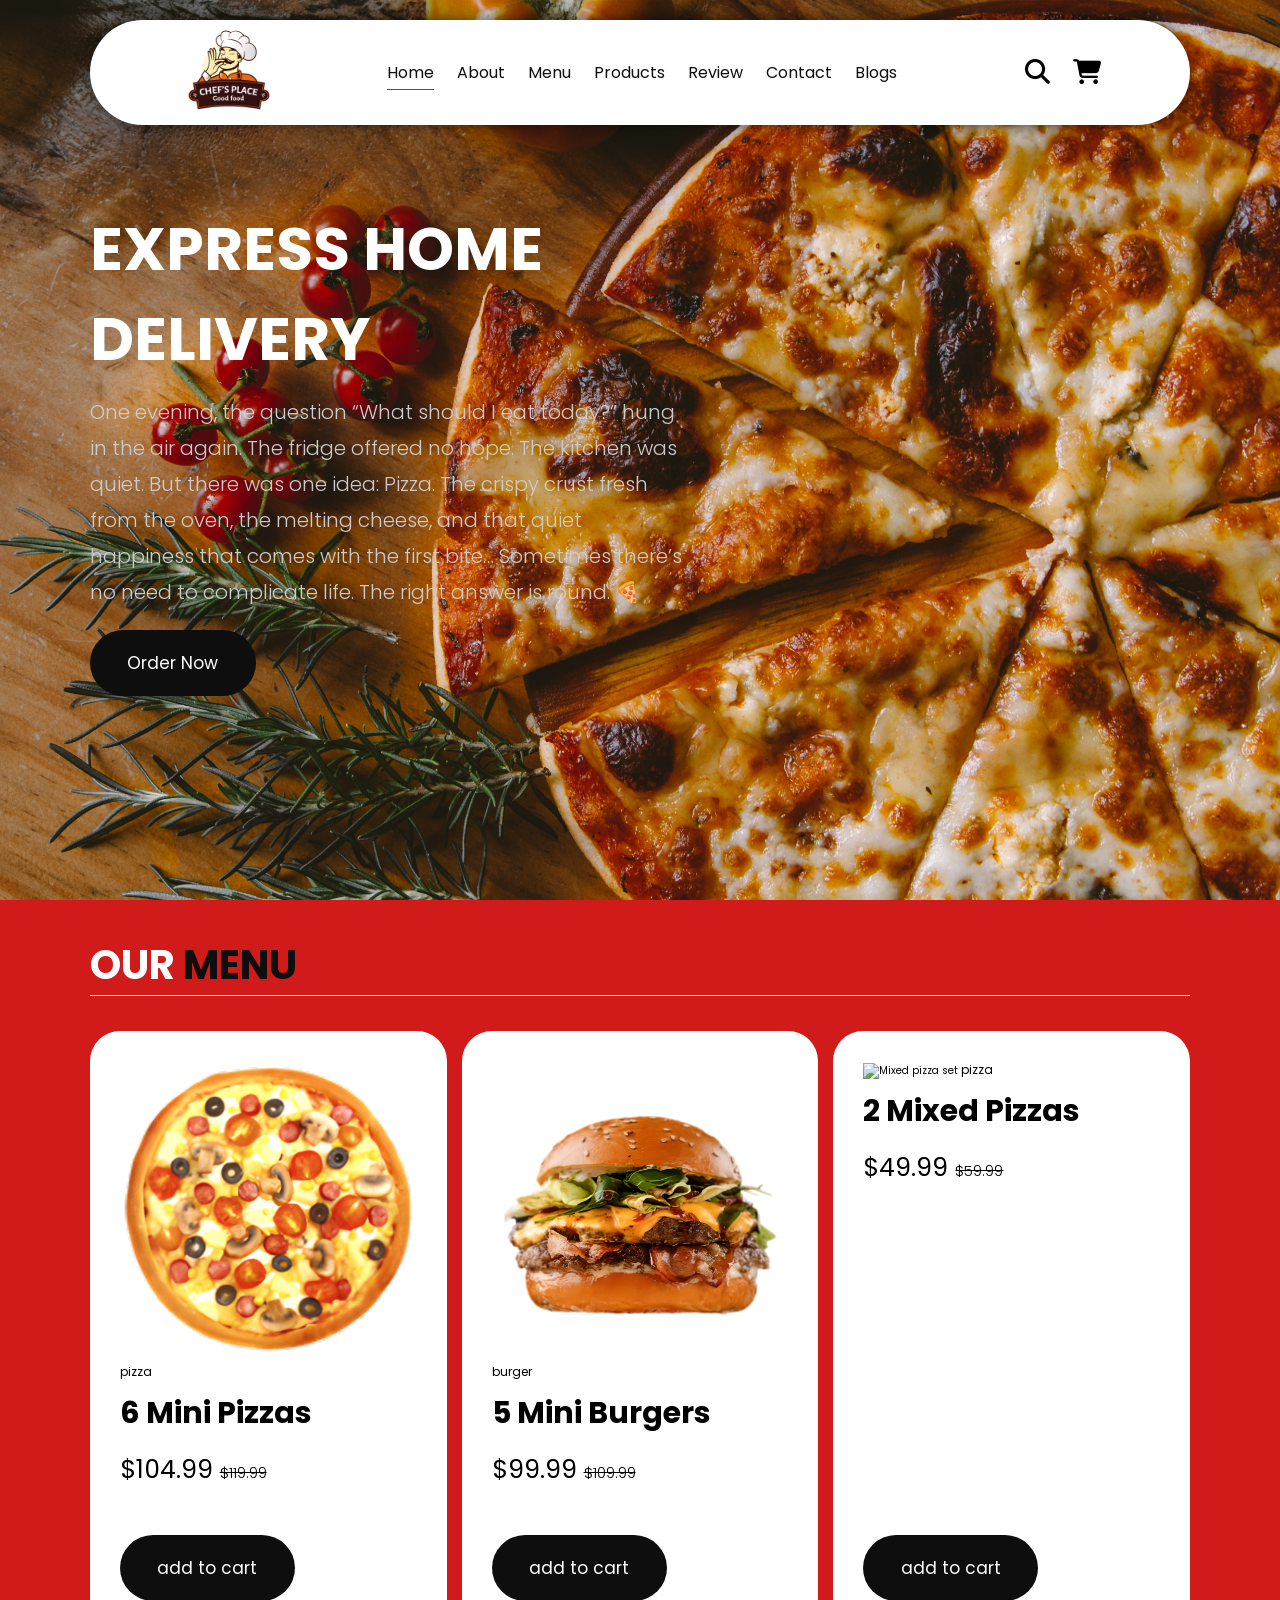
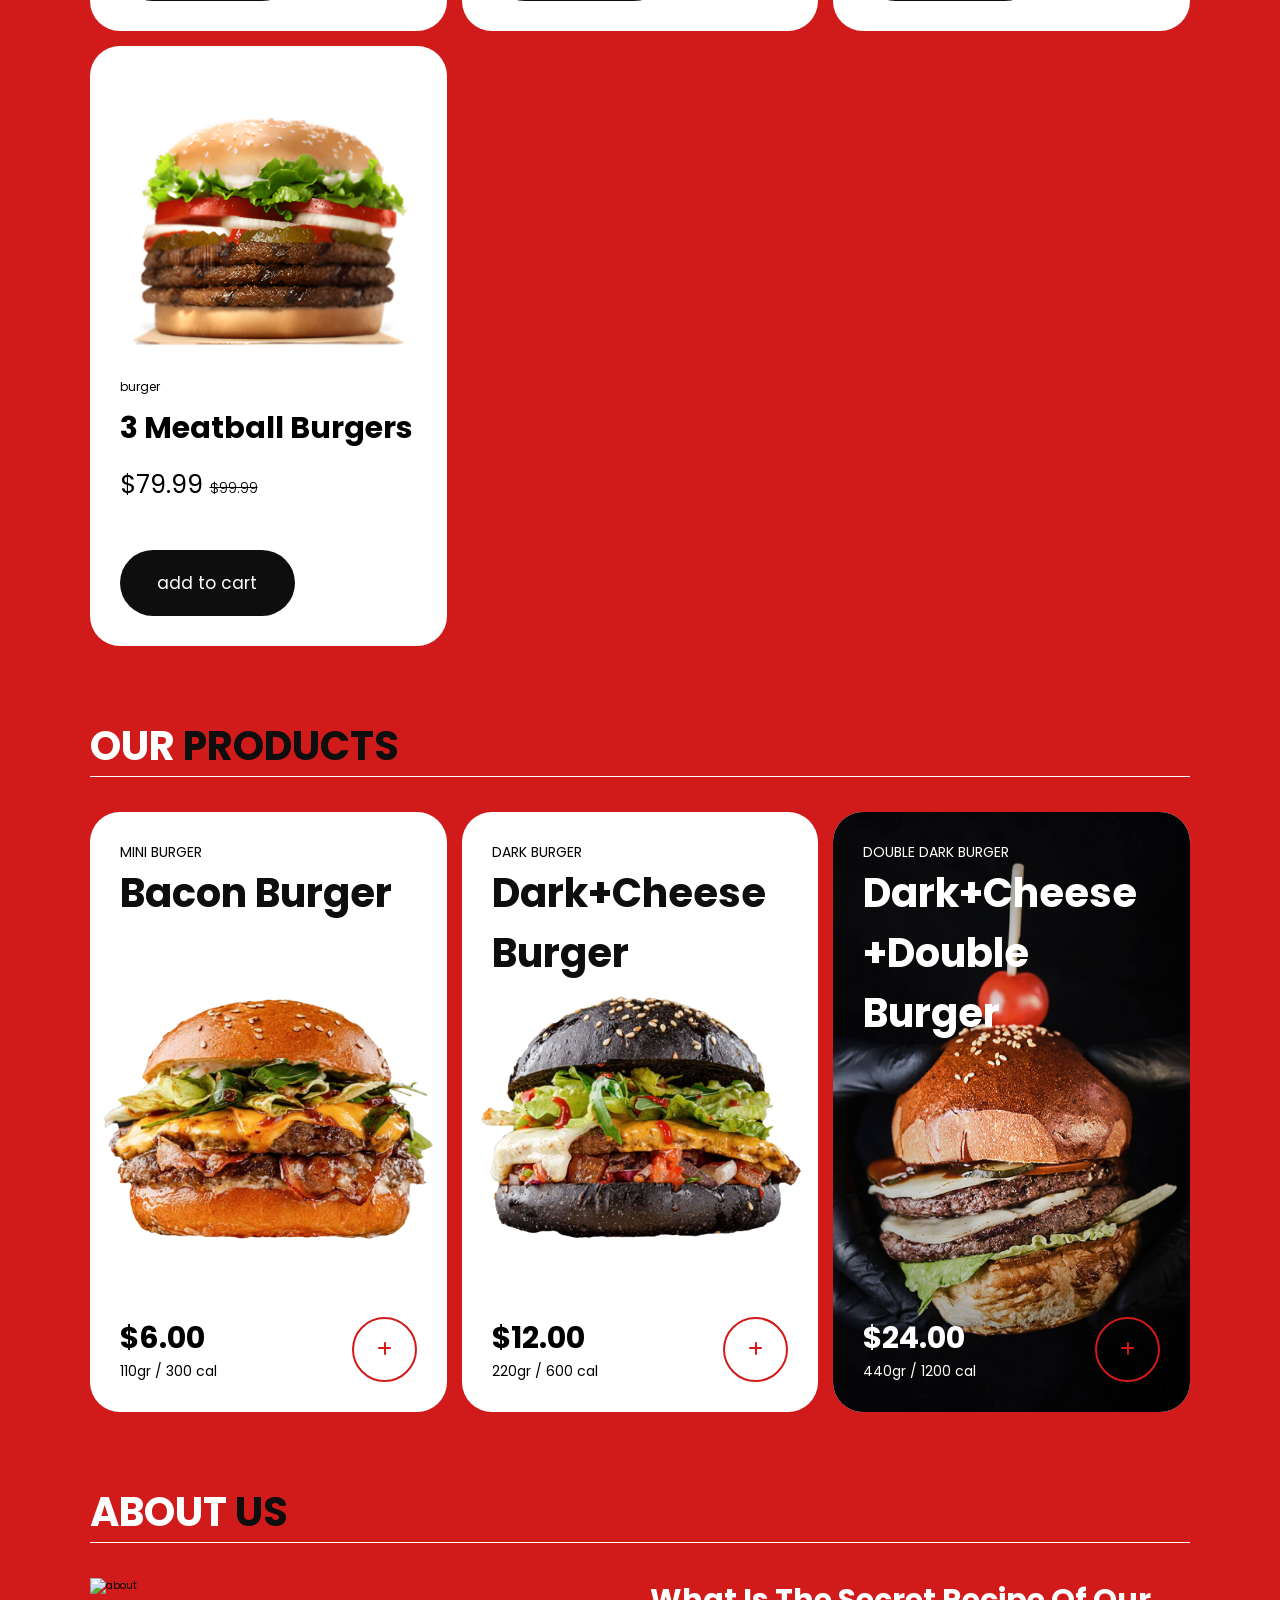
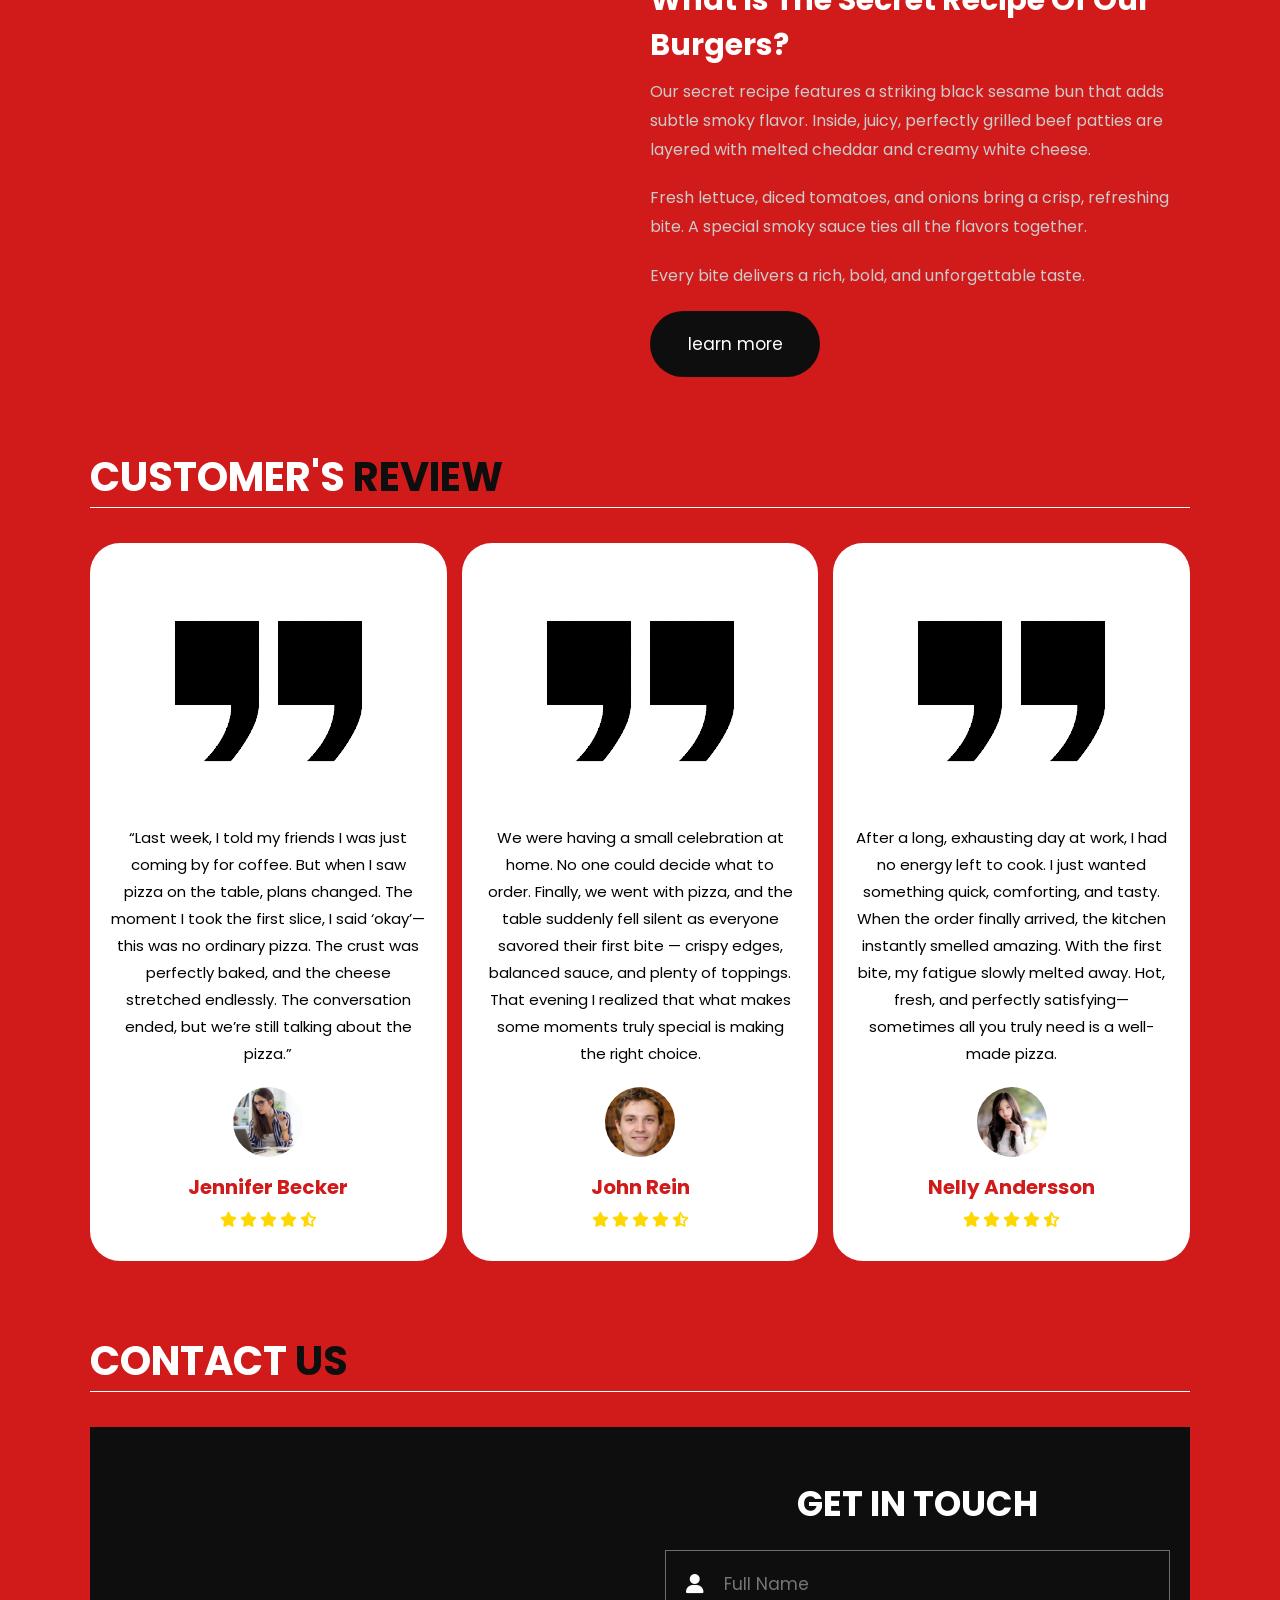
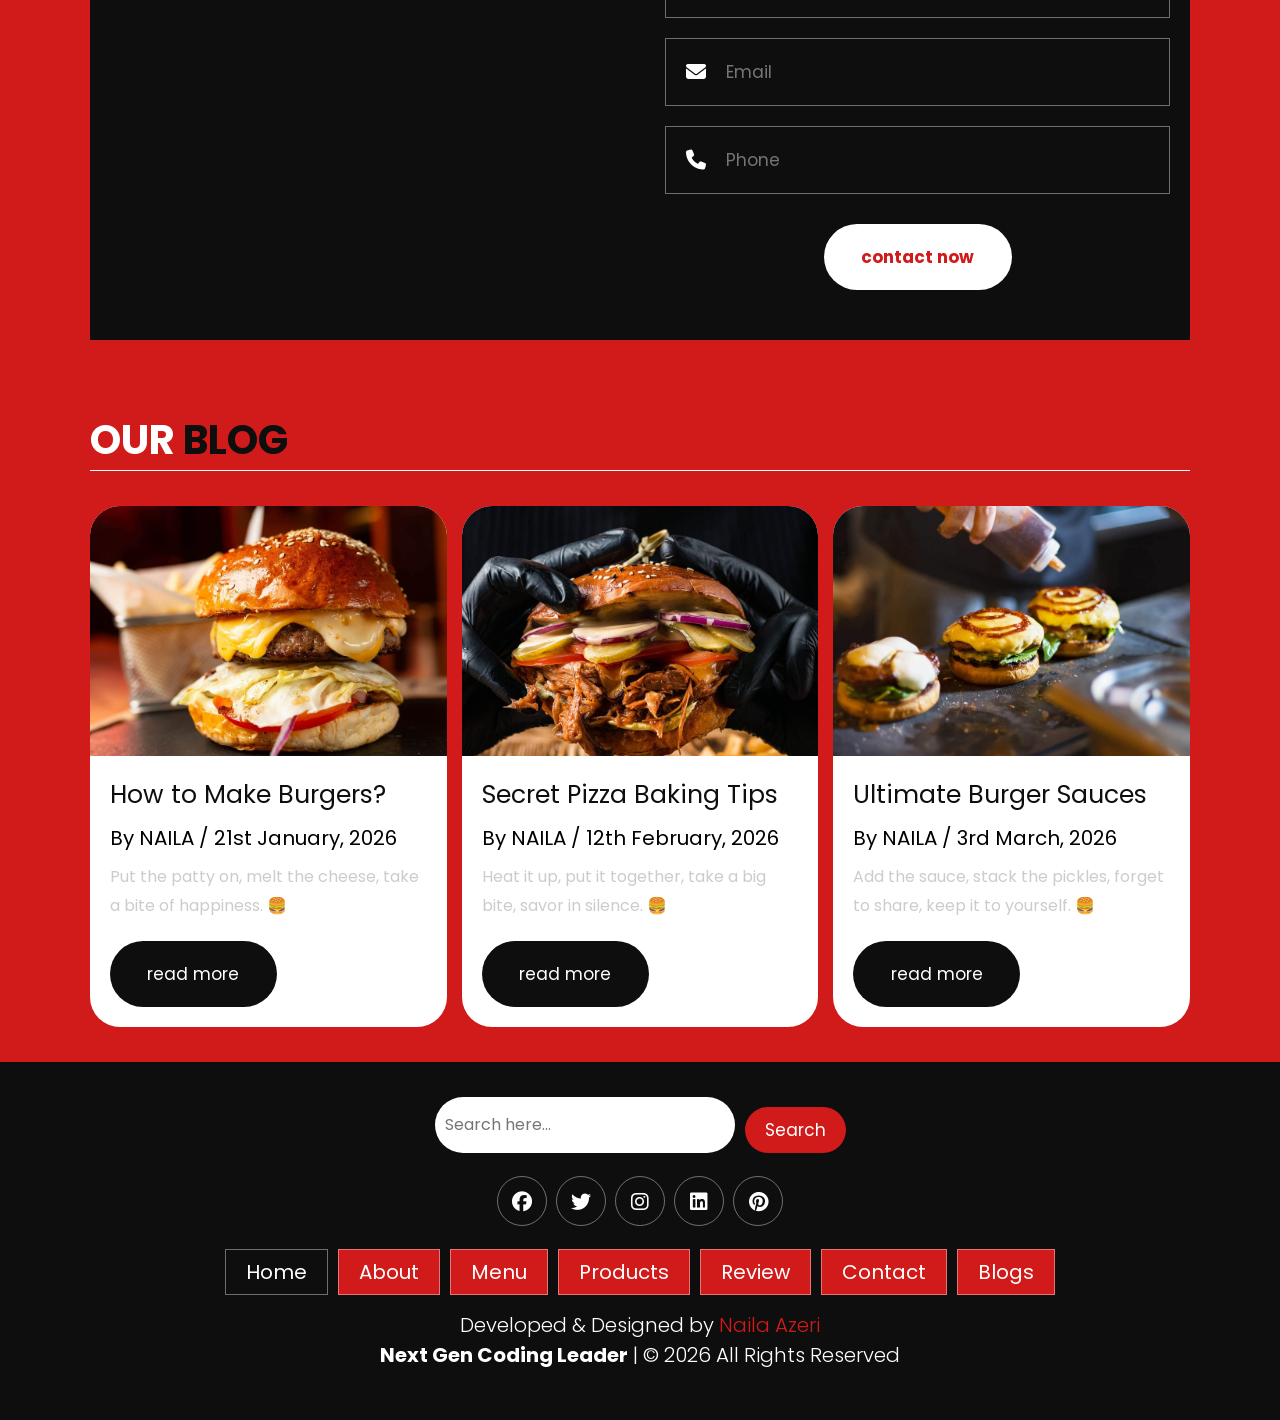
==== commit 151af807: "Fix Font Awesome CDN link" ====
--- a/index.html
+++ b/index.html
@@ -1,14 +1,11 @@
-<!doctype html>
+<!DOCTYPE html>
 <html lang="en">
   <head>
     <meta charset="UTF-8" />
     <meta http-equiv="X-UA-Compatible" content="IE=edge" />
     <meta name="viewport" content="width=device-width, initial-scale=1.0" />
-    <link
-      rel="stylesheet"
-     href="https://cdnjs.cloudflare.com/ajax/libs/font-awesome/7.0.1/css/all.min.css" 
-     integrity="sha512-2SwdPD6INVrV/lHTZbO2nodKhrnDdJK9/kg2XD1r9uGqPo1cUbujc+IYdlYdEErWNu69gVcYgdxlmVmzTWnetw==" 
-     crossorigin="anonymous" referrerpolicy="no-referrer" />
+  <link rel="stylesheet" href="https://cdnjs.cloudflare.com/ajax/libs/font-awesome/6.5.2/css/all.min.css">
+    
      <meta name="description" content="Explore our delicious pizza and burger menu at Hungry House. Fresh ingredients, modern design and responsive layout." />
 <meta name="author" content="Naila Azeri" />
     <title>Hungry House | Pizza & Burger Restaurant</title>
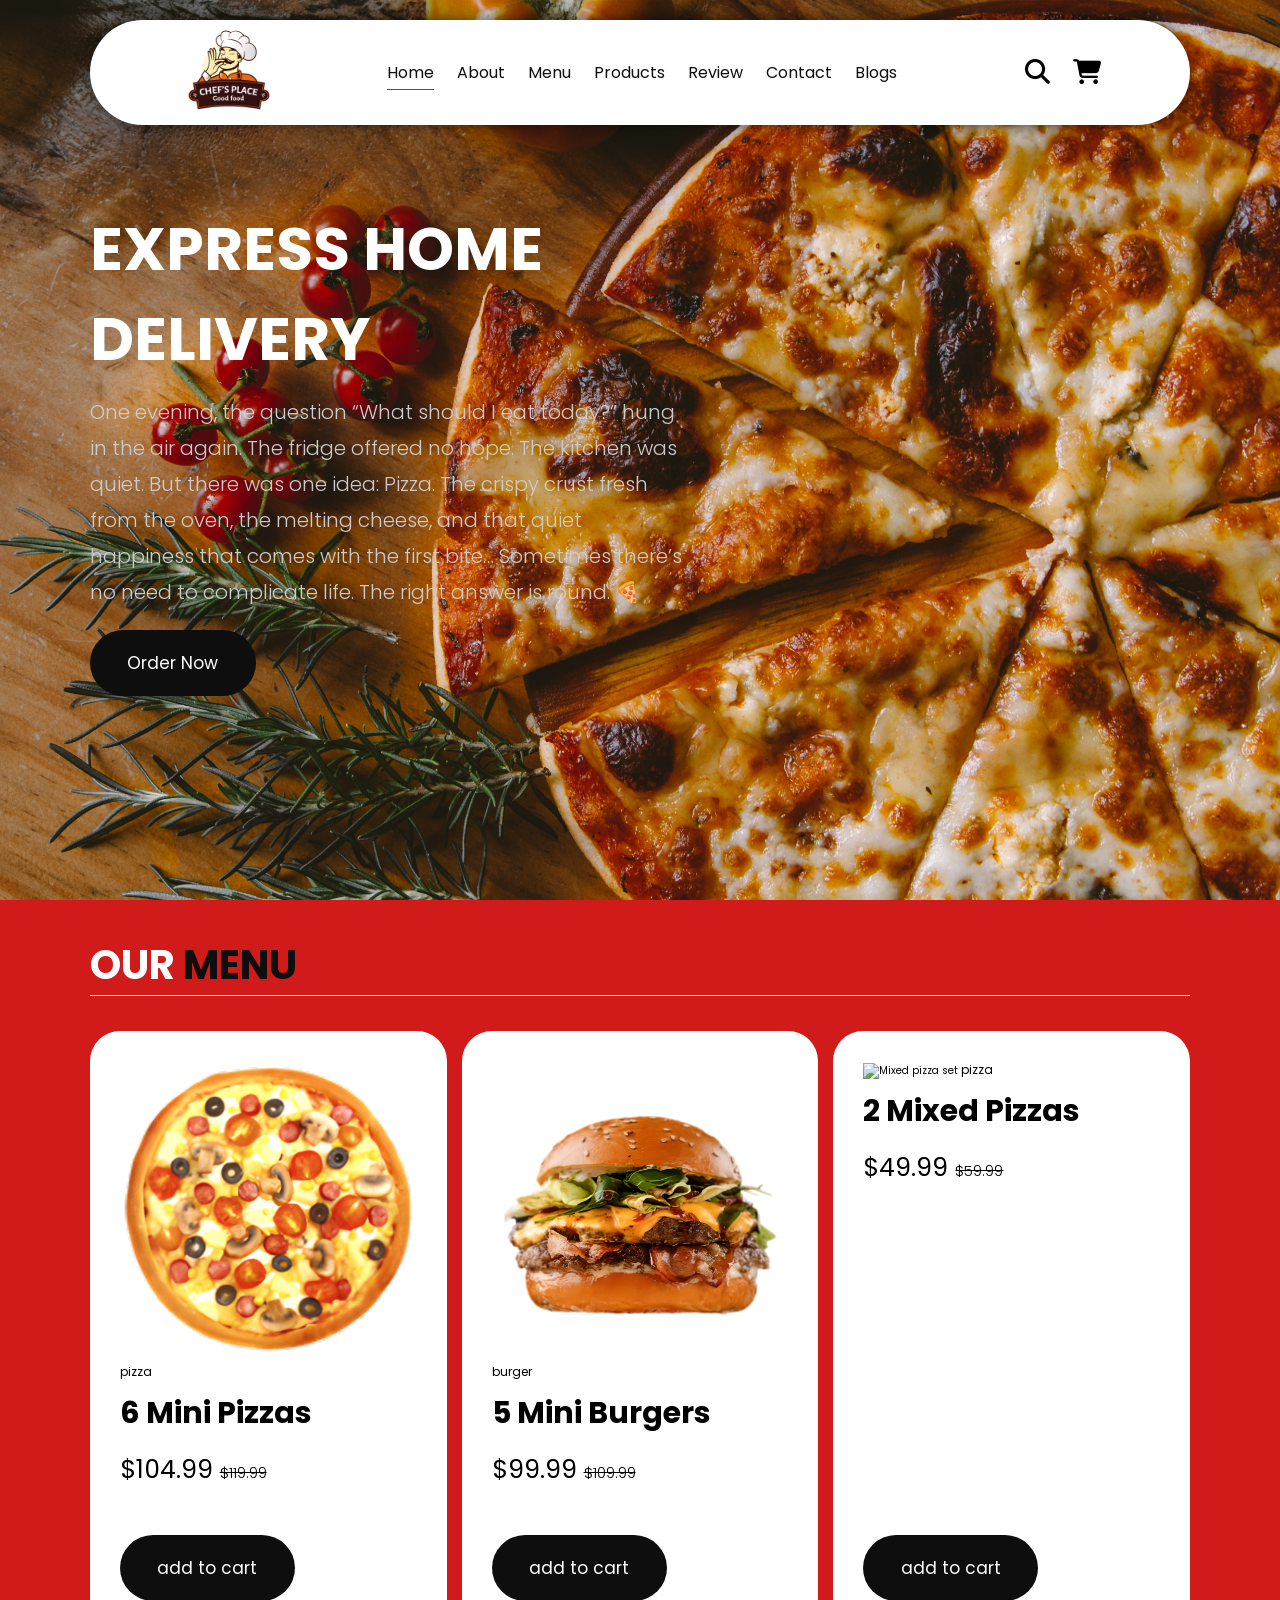
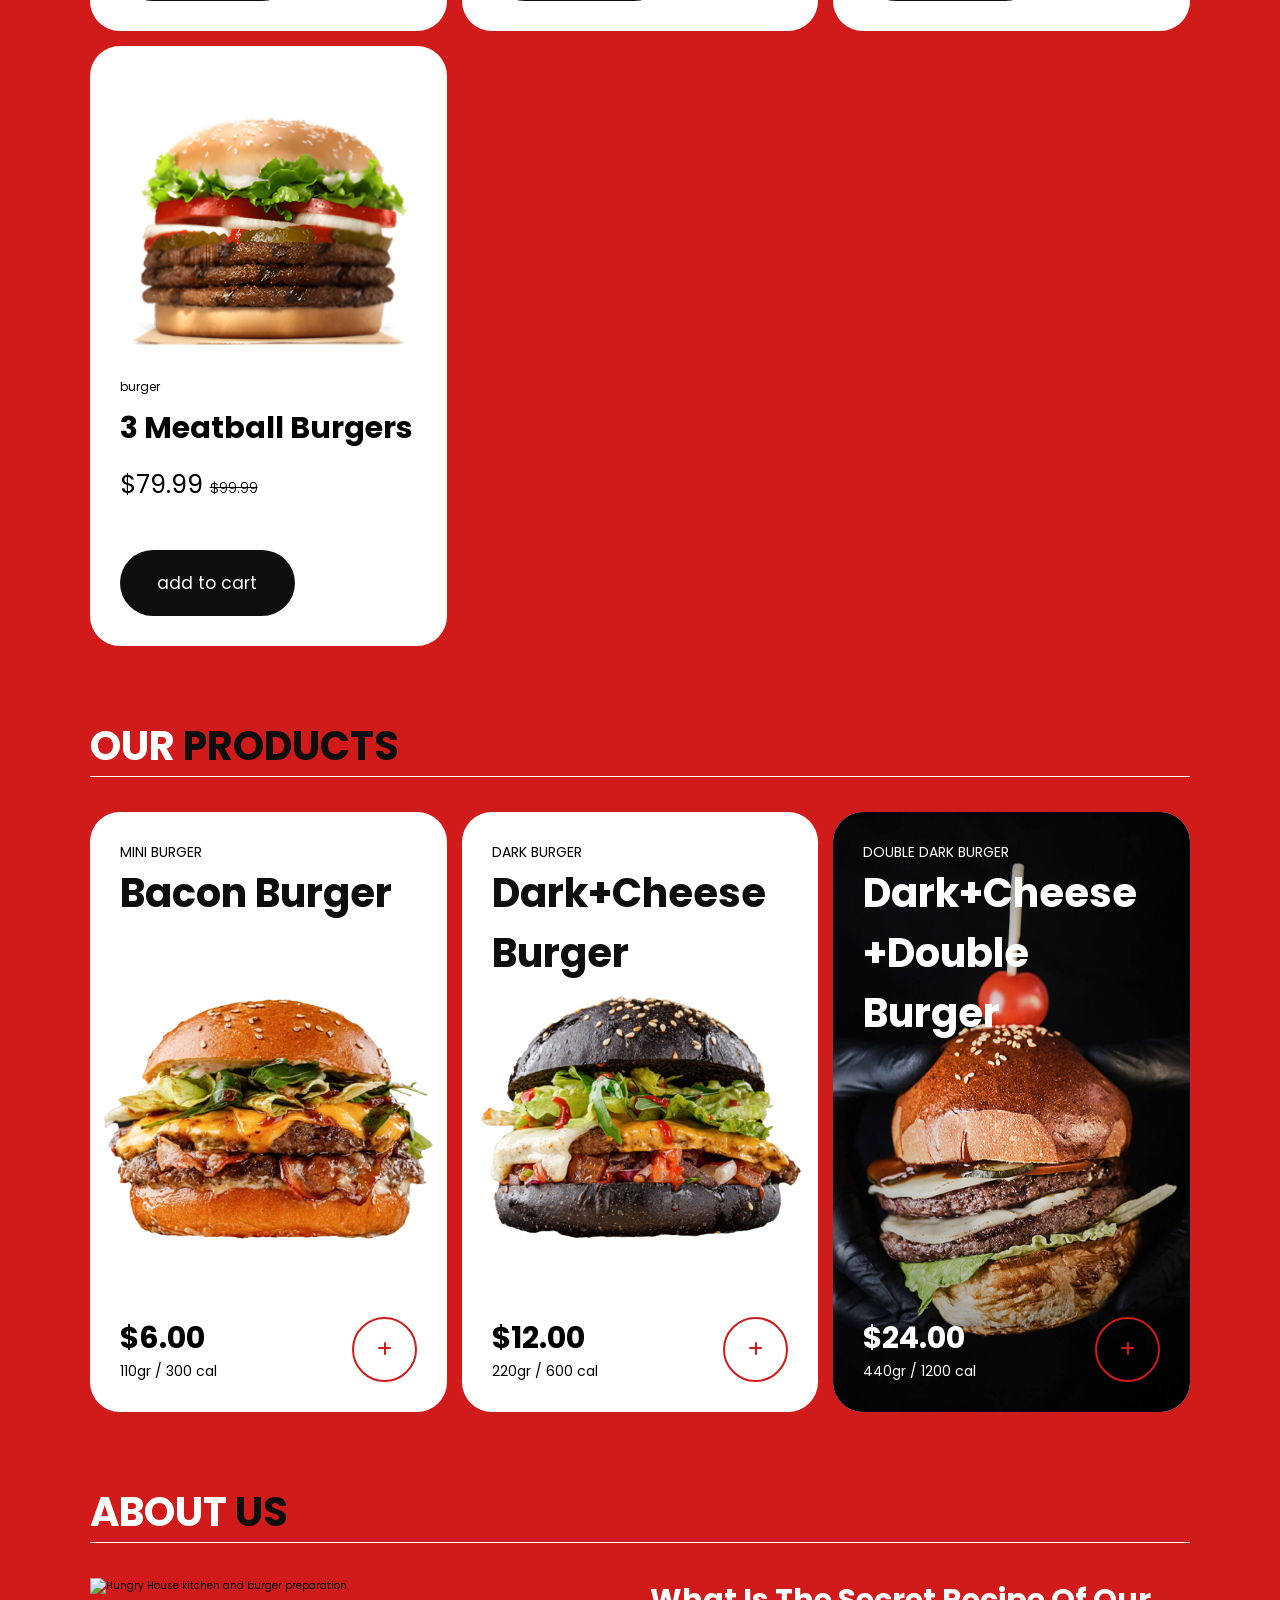
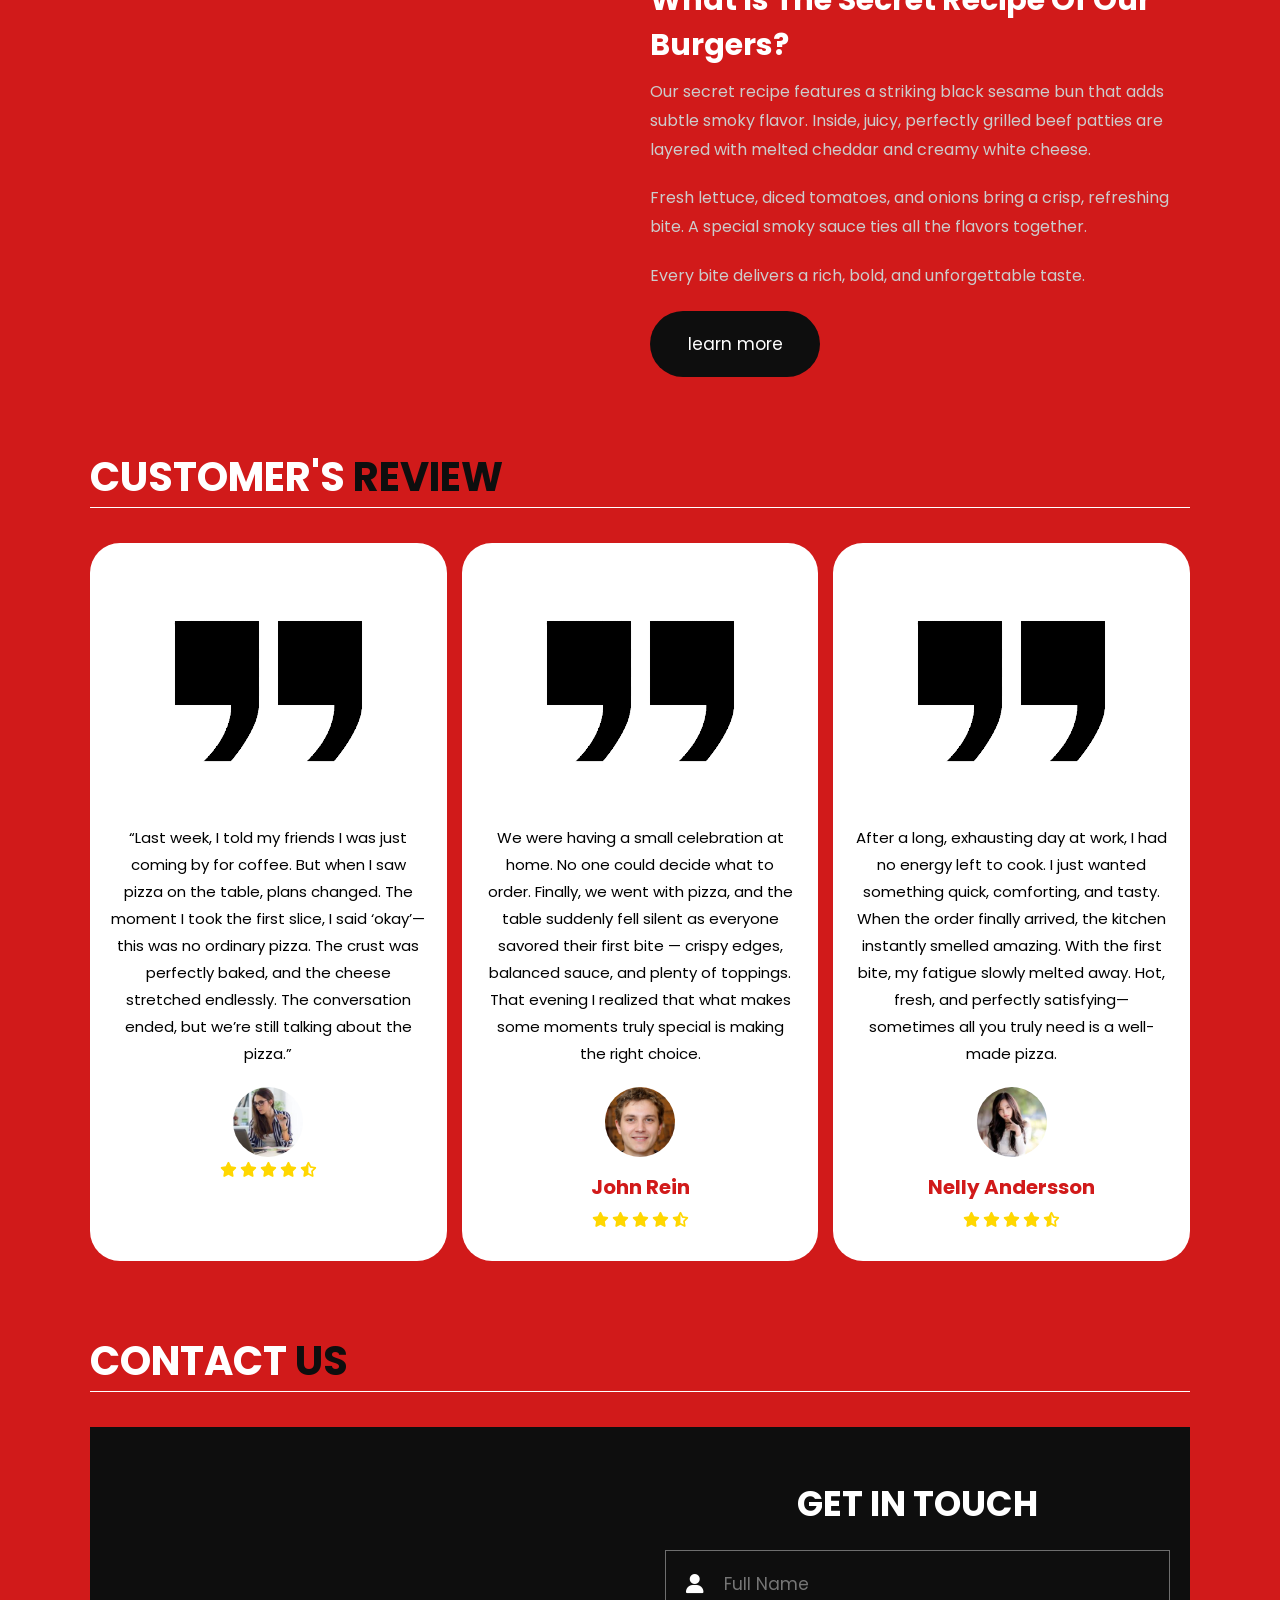
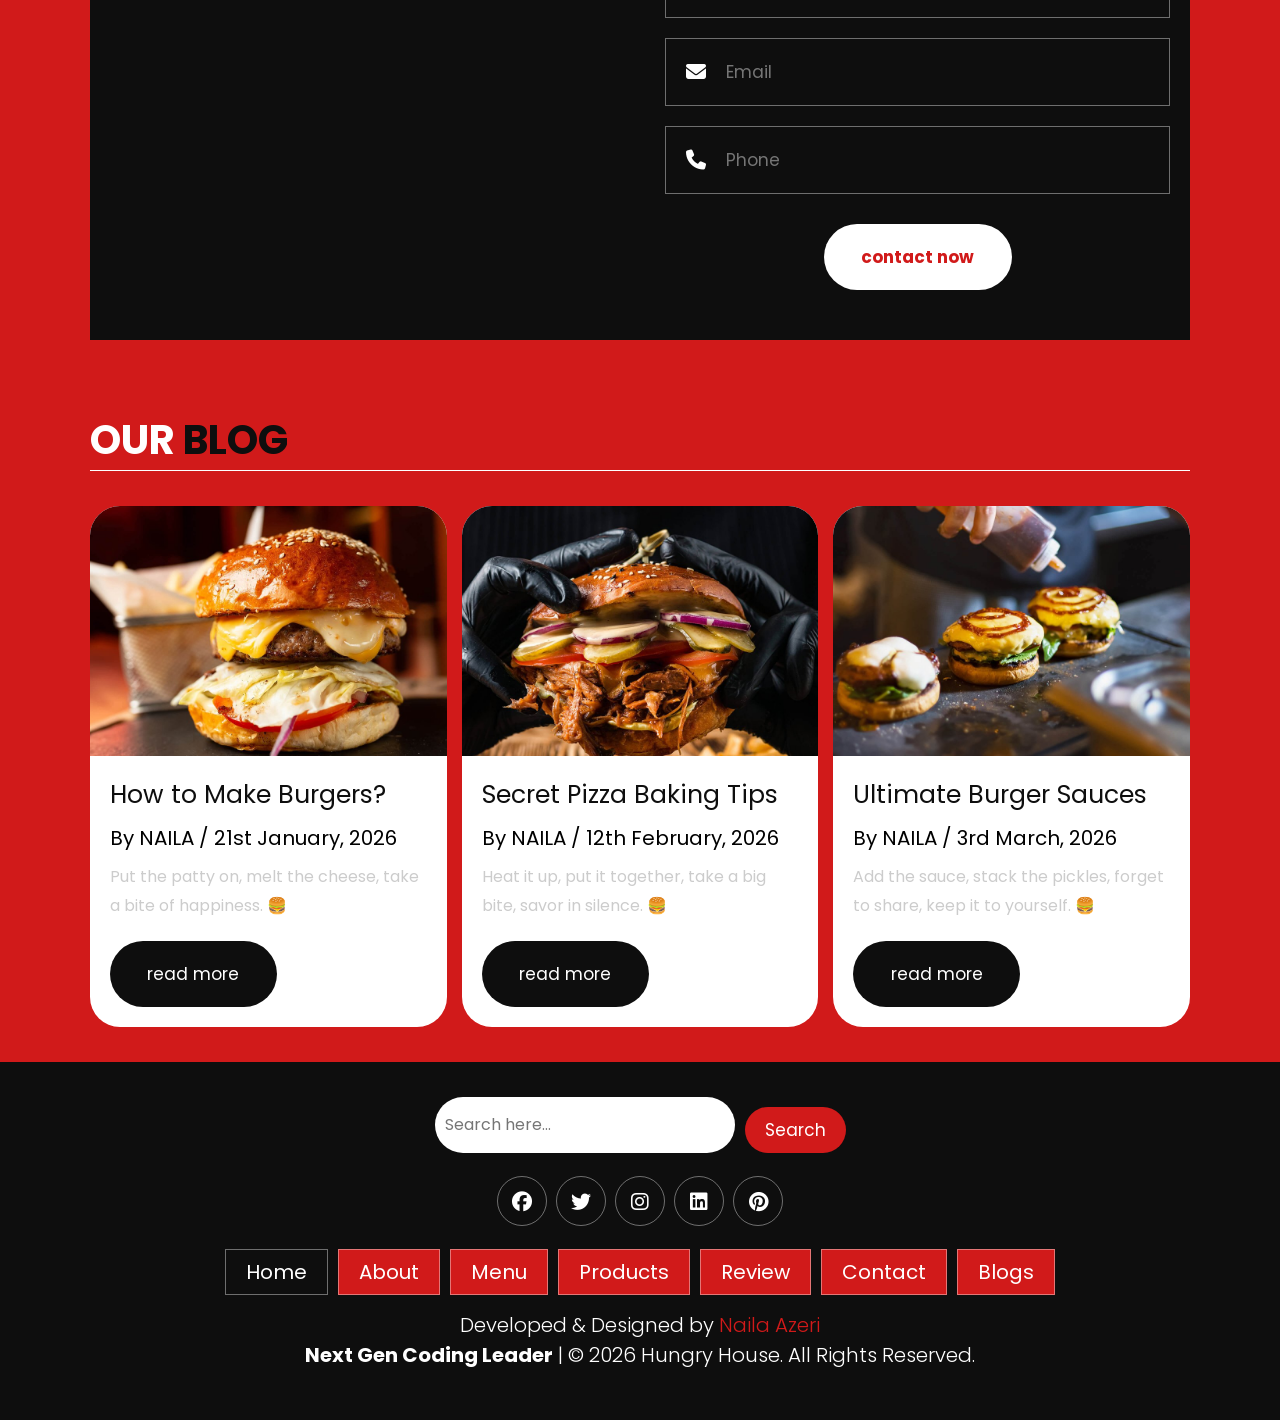
==== commit 8e1244de: "Improve image alt text for better accessibility and SEO" ====
--- a/index.html
+++ b/index.html
@@ -4,8 +4,13 @@
     <meta charset="UTF-8" />
     <meta http-equiv="X-UA-Compatible" content="IE=edge" />
     <meta name="viewport" content="width=device-width, initial-scale=1.0" />
-  <link rel="stylesheet" href="https://cdnjs.cloudflare.com/ajax/libs/font-awesome/6.5.2/css/all.min.css">
     
+    <link
+rel="stylesheet"
+href="https://cdnjs.cloudflare.com/ajax/libs/font-awesome/6.5.2/css/all.min.css"
+crossorigin="anonymous"
+referrerpolicy="no-referrer"
+/>
      <meta name="description" content="Explore our delicious pizza and burger menu at Hungry House. Fresh ingredients, modern design and responsive layout." />
 <meta name="author" content="Naila Azeri" />
     <title>Hungry House | Pizza & Burger Restaurant</title>
@@ -16,7 +21,7 @@
   <!--! header section start -->
      <header class="header">
       <a href="index.html" class="logo">
-        <img src="images/logo.png" alt="logo" />
+ <img src="images/logo.png" alt="Hungry House restaurant logo" />
       </a>
       <nav class="navbar">
         <a href="index.html" class="active">Home</a>
@@ -29,16 +34,16 @@
       </nav>
 
       <div class="buttons">
-        <button id="search-btn">
-          <i class="fas fa-search"></i>
-        </button>
-        <button id="cart-btn">
-          <i class="fas fa-shopping-cart"></i>
-        </button>
-        <button id="menu-btn">
-          <i class="fas fa-bars"></i>
-        </button>
-      </div>
+  <button id="search-btn" aria-label="Search">
+    <i class="fas fa-search"></i>
+  </button>
+  <button id="cart-btn" aria-label="Cart">
+    <i class="fas fa-shopping-cart"></i>
+  </button>
+  <button id="menu-btn" aria-label="Menu">
+    <i class="fas fa-bars"></i>
+  </button>
+</div>
 
       <div class="search-form">
          <input
@@ -52,7 +57,7 @@
       <div class="cart-items-container">
         <div class="cart-item">
           <i class="fas fa-times"></i>
-          <img src="images/menu-1.png" alt="menu">
+          <img src="images/menu-1.png" alt="Mini pizza set">
           <div class="content">
             <h3>cart item 01</h3>
             <div class="price">$15.99/-</div>
@@ -60,7 +65,7 @@
         </div>
                <div class="cart-item">
           <i class="fas fa-times"></i>
-          <img src="images/menu-2.png" alt="menu">
+          <img src="images/menu-2.png" alt="Mini burger set">
           <div class="content">
             <h3>cart item 02</h3>
             <div class="price">$15.99/-</div>
@@ -68,7 +73,7 @@
         </div>
                <div class="cart-item">
           <i class="fas fa-times"></i>
-          <img src="images/menu-3.png" alt="menu">
+          <img src="images/menu-3.png" alt="Meatball burger set">
           <div class="content">
             <h3>cart item 03</h3>
             <div class="price">$15.99/-</div>
@@ -229,7 +234,7 @@
       <h1 class="heading">about <span>us</span></h1>
       <div class="row">
         <div class="image">
-          <img src="images/about.jpg" alt="about" />
+        <img src="images/about.jpg" alt="Hungry House kitchen and burger preparation" />
         </div>
         <div class="content">
           <h3>What Is The Secret Recipe Of Our Burgers?</h3>
@@ -255,14 +260,13 @@
       <h1 class="heading">customer's <span>review</span></h1>
       <div class="box-container">
         <div class="box">
-          <img src="images/quote.png" alt="quote" />
+          <img src="images/quote.png" alt="customer quote icon" />
           <p>
            “Last week, I told my friends I was just coming by for coffee. But when I saw pizza on the table, plans changed.
             The moment I took the first slice, I said ‘okay’—this was no ordinary pizza.
             The crust was perfectly baked, and the cheese stretched endlessly. The conversation ended, but we’re still talking about the pizza.” 
           </p>
-          <img src="images/avatar-1.png" alt="avatar" class="user" />
-          <h3>Jennifer Becker</h3>
+        <img src="images/avatar-1.png" alt="Jennifer Becker profile photo" class="user" />
           <div class="stars">
             <i class="fas fa-star"></i>
             <i class="fas fa-star"></i>
@@ -272,11 +276,11 @@
           </div>
         </div>
          <div class="box">
-          <img src="images/quote.png" alt="quote" />
+          <img src="images/quote.png" alt="customer quote icon" />
           <p>
           We were having a small celebration at home. No one could decide what to order. Finally, we went with pizza, and the table suddenly fell silent as everyone savored their first bite — crispy edges, balanced sauce, and plenty of toppings. 
           That evening I realized that what makes some moments truly special is making the right choice.</p>
-          <img src="images/avatar-2.png" alt="avatar" class="user" />
+         <img src="images/avatar-2.png" alt="John Rein profile photo" class="user" />
           <h3> John Rein</h3>
           <div class="stars">
             <i class="fas fa-star"></i>
@@ -287,11 +291,11 @@
           </div>
         </div>
         <div class="box">
-          <img src="images/quote.png" alt="quote" />
+          <img src="images/quote.png" alt="customer quote icon" />
           <p>
          After a long, exhausting day at work, I had no energy left to cook. I just wanted something quick, comforting, and tasty. When the order finally arrived, the kitchen instantly smelled amazing. With the first bite, my fatigue slowly melted away. 
          Hot, fresh, and perfectly satisfying—sometimes all you truly need is a well-made pizza.</p>
-          <img src="images/avatar-3.png" alt="avatar" class="user" />
+          <img src="images/avatar-3.png" alt="Nelly Andersson profile photo" class="user" />
           <h3>Nelly Andersson</h3>
           <div class="stars">
             <i class="fas fa-star"></i>
@@ -342,7 +346,7 @@
 
     <div class="box">
       <div class="image">
-        <img src="images/blog-1.jpg" alt="blog" />
+   <img src="images/blog-1.jpg" alt="Burger cooking tutorial article">
       </div>
       <div class="content">
         <a href="#" class="title">How to Make Burgers?</a>
@@ -354,7 +358,8 @@
 
     <div class="box">
       <div class="image">
-        <img src="images/blog-2.jpg" alt="blog" />
+<img src="images/blog-2.jpg" alt="Pizza baking tips article">
+
       </div>
       <div class="content">
       <a href="#" class="title">Secret Pizza Baking Tips</a>
@@ -366,7 +371,7 @@
 
     <div class="box">
       <div class="image">
-        <img src="images/blog-3.jpg" alt="blog" />
+      <img src="images/blog-3.jpg" alt="Burger sauce recipe article">
       </div>
       <div class="content">
       <a href="#" class="title">Ultimate Burger Sauces</a>
@@ -387,11 +392,11 @@
         <button class="btn btn-primary">Search</button>
       </div>
       <div class="share">
-        <a href="#" class="fab fa-facebook"></a>
-        <a href="#" class="fab fa-twitter"></a>
-        <a href="#" class="fab fa-instagram"></a>
-        <a href="#" class="fab fa-linkedin"></a>
-        <a href="#" class="fab fa-pinterest"></a>
+       <a href="https://facebook.com" class="fab fa-facebook" target="_blank"></a>
+<a href="https://twitter.com" class="fab fa-twitter" target="_blank"></a>
+<a href="https://instagram.com" class="fab fa-instagram" target="_blank"></a>
+<a href="https://linkedin.com" class="fab fa-linkedin" target="_blank"></a>
+<a href="https://pinterest.com" class="fab fa-pinterest" target="_blank"></a>
       </div>
 
       <div class="links">
@@ -406,7 +411,7 @@
 
     <div class="credit">
   Developed & Designed by <span>Naila Azeri</span><br>
-  <strong>Next Gen Coding Leader</strong> | © 2026 All Rights Reserved
+  <strong>Next Gen Coding Leader</strong> | © 2026 Hungry House. All Rights Reserved.
 </div>
     </section>
      <!--! fotter section end -->
